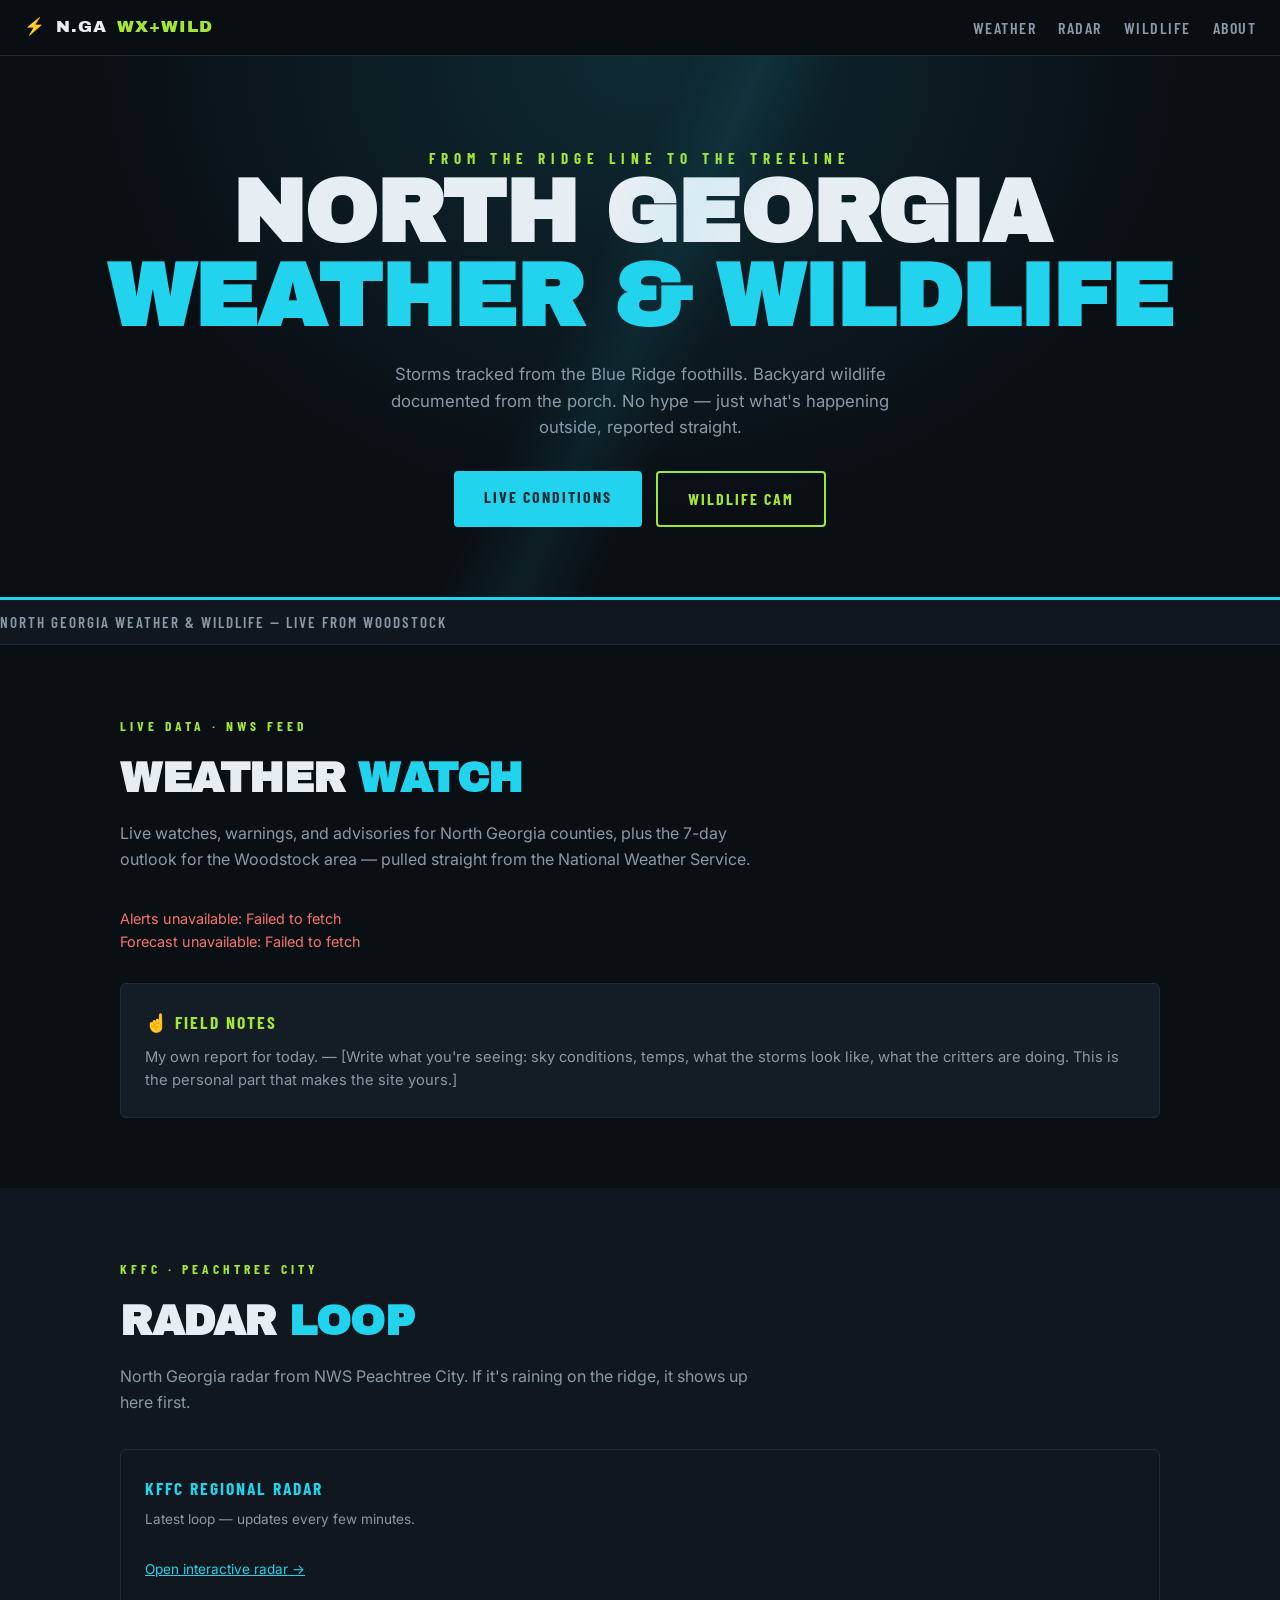
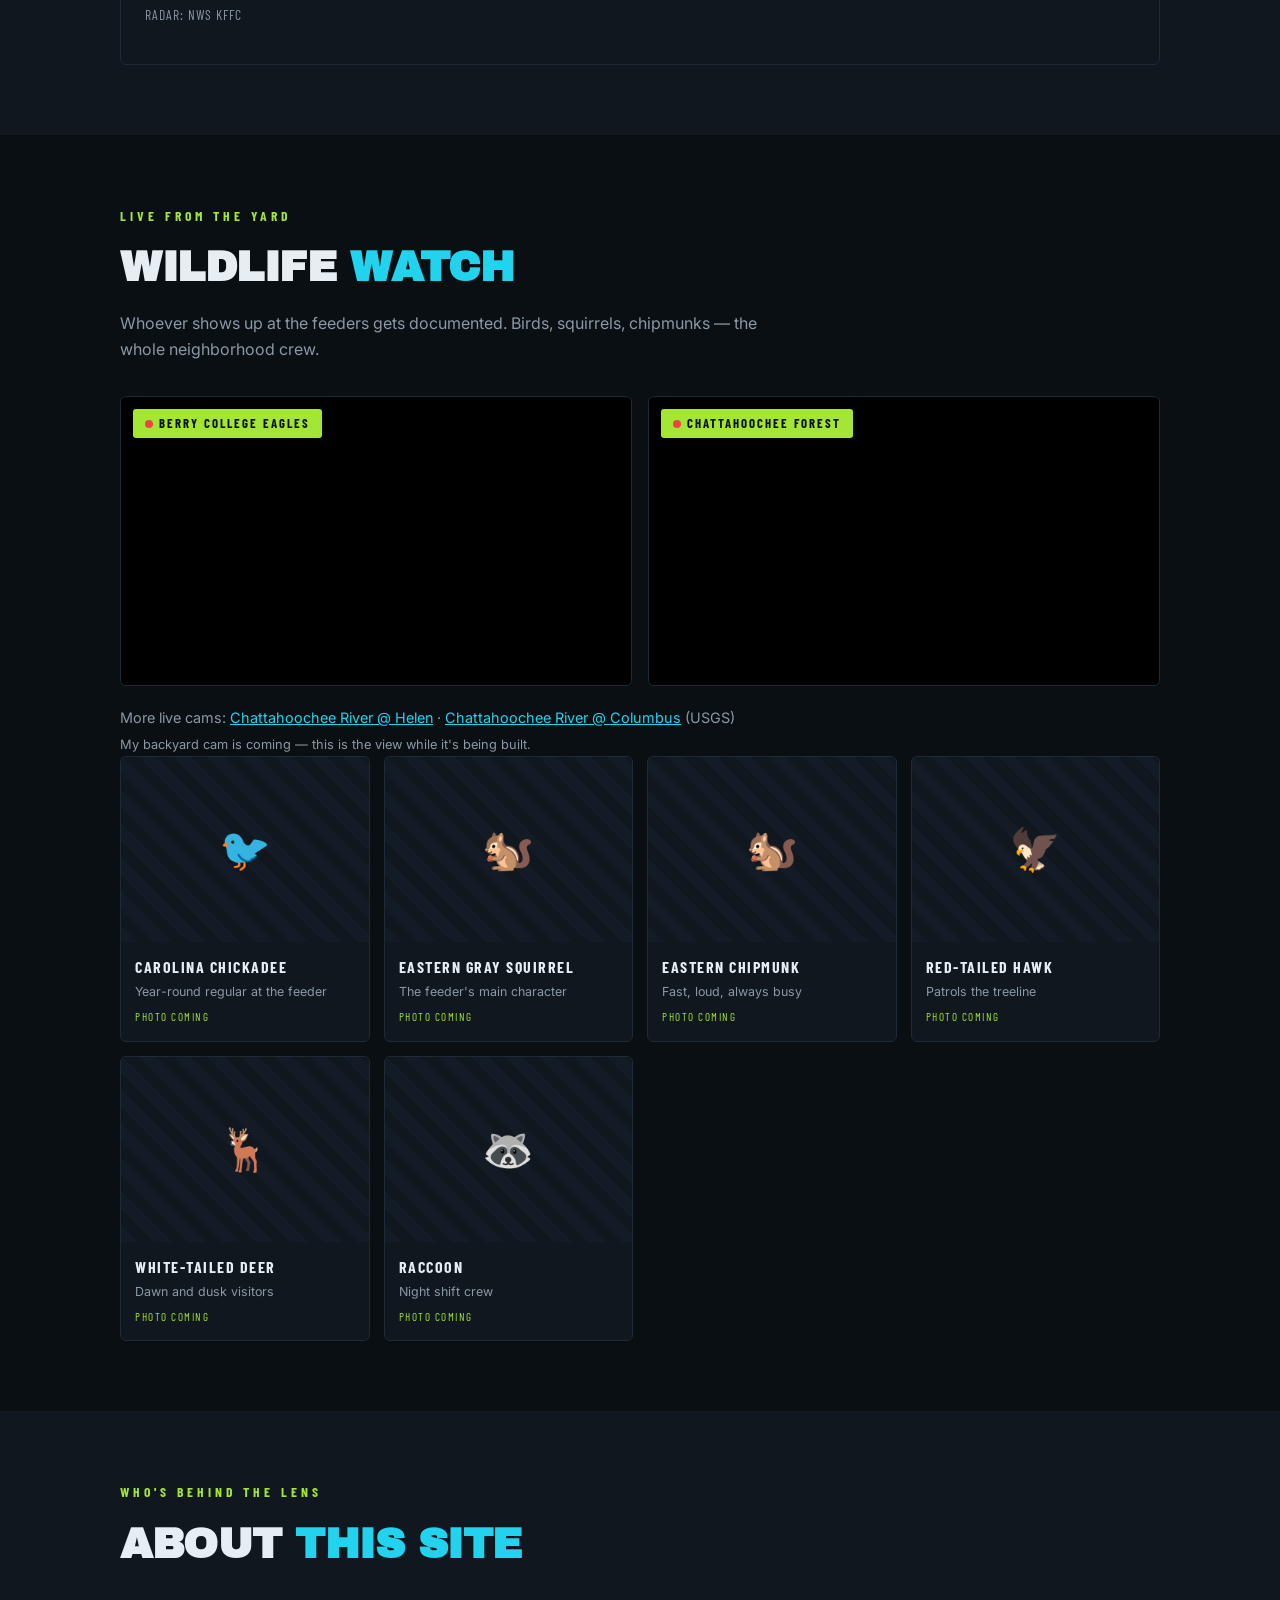
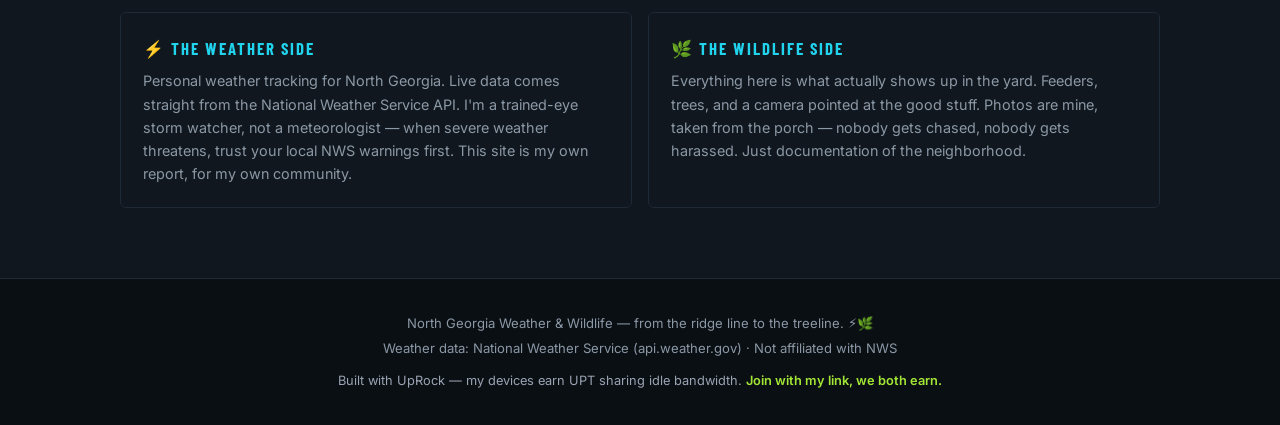
==== index.html @ b58f5297 "Add files via upload" ====
<!DOCTYPE html>
<html lang="en">
<head>
<meta charset="UTF-8">
<meta name="viewport" content="width=device-width, initial-scale=1.0">
<title>North Georgia — Weather & Wildlife</title>
<meta name="description" content="North Georgia weather, storm tracking, and backyard wildlife. Live NWS alerts, radar, and field notes from the ridge line to the treeline.">
<link rel="preconnect" href="https://fonts.googleapis.com">
<link rel="preconnect" href="https://fonts.gstatic.com" crossorigin>
<link href="https://fonts.googleapis.com/css2?family=Archivo+Black&family=Barlow+Condensed:wght@500;600;700&family=Inter:wght@400;500;600&display=swap" rel="stylesheet">
<style>
* { margin: 0; padding: 0; box-sizing: border-box; -webkit-tap-highlight-color: transparent; }
:root {
--bg: #0a0f14;
--panel: #10171e;
--panel2: #141d26;
--line: #1e2a36;
--text: #e6edf3;
--muted: #8b98a5;
--cyan: #22d3ee;
--lime: #a3e635;
--amber: #fbbf24;
--red: #f87171;
}
html { scroll-behavior: smooth; }
body {
font-family: 'Inter', system-ui, sans-serif;
background: var(--bg);
color: var(--text);
min-height: 100vh;
line-height: 1.6;
}
.wrap { max-width: 1080px; margin: 0 auto; padding: 0 20px; }

/* ── NAV ── */
.nav {
position: sticky; top: 0; z-index: 100;
display: flex; justify-content: space-between; align-items: center;
padding: 14px 24px;
background: rgba(10,15,20,0.88);
backdrop-filter: blur(14px);
border-bottom: 1px solid var(--line);
}
.brand { display: flex; align-items: center; gap: 10px; font-family: 'Archivo Black', sans-serif; font-size: 1.05rem; letter-spacing: 1px; }
.brand .bolt { color: var(--cyan); }
.brand .leaf { color: var(--lime); }
.navlinks { display: flex; gap: 22px; }
.navlinks a { color: var(--muted); text-decoration: none; font-family: 'Barlow Condensed', sans-serif; font-weight: 600; font-size: 1rem; letter-spacing: 1.5px; text-transform: uppercase; transition: 0.2s; }
.navlinks a:hover { color: var(--text); }
@media (max-width: 640px) { .navlinks { display: none; } }

/* ── HERO ── */
.hero {
position: relative;
padding: 90px 20px 70px;
text-align: center;
background:
radial-gradient(ellipse at 50% 0%, #0e2a33 0%, var(--bg) 60%),
linear-gradient(var(--line) 1px, transparent 1px),
linear-gradient(90deg, var(--line) 1px, transparent 1px);
background-size: 100% 100%, 44px 44px, 44px 44px;
border-bottom: 3px solid var(--cyan);
overflow: hidden;
}
.hero::after {
content: ''; position: absolute; inset: 0;
background: linear-gradient(115deg, transparent 45%, rgba(34,211,238,0.08) 50%, transparent 55%);
pointer-events: none;
}
.hero .kicker {
font-family: 'Barlow Condensed', sans-serif; font-weight: 700;
letter-spacing: 6px; font-size: 0.95rem; color: var(--lime);
text-transform: uppercase; margin-bottom: 18px;
}
.hero h1 {
font-family: 'Archivo Black', sans-serif;
font-size: clamp(2.6rem, 8vw, 5.5rem);
line-height: 0.95;
text-transform: uppercase;
letter-spacing: -1px;
}
.hero h1 .line2 { color: var(--cyan); display: block; }
.hero p.tag { margin-top: 22px; color: var(--muted); font-size: 1.05rem; max-width: 560px; margin-left: auto; margin-right: auto; }
.hero .cta-row { margin-top: 30px; display: flex; gap: 14px; justify-content: center; flex-wrap: wrap; }
.hero .cta {
font-family: 'Barlow Condensed', sans-serif; font-weight: 700; letter-spacing: 2px;
text-transform: uppercase; text-decoration: none; font-size: 1rem;
padding: 13px 30px; border-radius: 4px; transition: 0.2s;
}
.cta.wx { background: var(--cyan); color: #06222b; }
.cta.wx:hover { background: #67e8f9; }
.cta.wild { background: transparent; color: var(--lime); border: 2px solid var(--lime); }
.cta.wild:hover { background: var(--lime); color: #1a2b05; }

/* ── LIVE TICKER ── */
.ticker {
background: var(--panel);
border-bottom: 1px solid var(--line);
overflow: hidden;
white-space: nowrap;
}
.ticker-inner {
display: inline-block;
padding: 10px 0;
font-family: 'Barlow Condensed', sans-serif;
font-weight: 600; letter-spacing: 2px; text-transform: uppercase; font-size: 0.95rem;
color: var(--muted);
animation: tick 40s linear infinite;
}
.ticker-inner .hot { color: var(--amber); }
@keyframes tick { 0% { transform: translateX(0); } 100% { transform: translateX(-50%); } }

/* ── SECTIONS ── */
section { padding: 70px 20px; }
.section-head { margin-bottom: 34px; }
.section-head .kick {
font-family: 'Barlow Condensed', sans-serif; font-weight: 700;
letter-spacing: 4px; font-size: 0.85rem; color: var(--lime);
text-transform: uppercase; display: block; margin-bottom: 8px;
}
.section-head h2 { font-family: 'Archivo Black', sans-serif; font-size: clamp(1.8rem, 4vw, 2.6rem); text-transform: uppercase; letter-spacing: -0.5px; }
.section-head h2 span { color: var(--cyan); }
.section-head p { color: var(--muted); margin-top: 10px; max-width: 640px; }

/* Alerts */
.alerts { display: flex; flex-direction: column; gap: 12px; }
.alert-card {
background: var(--panel); border: 1px solid var(--line); border-left: 6px solid var(--muted);
border-radius: 6px; padding: 16px 20px;
}
.alert-card.sev-Extreme, .alert-card.sev-Severe { border-left-color: var(--red); }
.alert-card.sev-Moderate { border-left-color: var(--amber); }
.alert-card.sev-Minor, .alert-card.sev-Unknown { border-left-color: var(--cyan); }
.alert-card .top { display: flex; justify-content: space-between; align-items: baseline; gap: 12px; flex-wrap: wrap; }
.alert-card .ev { font-family: 'Barlow Condensed', sans-serif; font-weight: 700; font-size: 1.15rem; letter-spacing: 1px; text-transform: uppercase; }
.alert-card .sev-badge { font-family: 'Barlow Condensed', sans-serif; font-weight: 700; letter-spacing: 1.5px; font-size: 0.75rem; text-transform: uppercase; padding: 3px 10px; border-radius: 3px; }
.sev-Extreme .sev-badge, .sev-Severe .sev-badge { background: rgba(248,113,113,0.15); color: var(--red); }
.sev-Moderate .sev-badge { background: rgba(251,191,36,0.15); color: var(--amber); }
.sev-Minor .sev-badge, .sev-Unknown .sev-badge { background: rgba(34,211,238,0.15); color: var(--cyan); }
.alert-card .headline { margin-top: 8px; font-size: 0.95rem; }
.alert-card .meta { margin-top: 8px; font-size: 0.78rem; color: var(--muted); font-family: 'Barlow Condensed', sans-serif; letter-spacing: 1px; text-transform: uppercase; }
.no-alerts { background: var(--panel); border: 1px solid var(--line); border-left: 6px solid var(--lime); border-radius: 6px; padding: 20px; }
.no-alerts strong { color: var(--lime); }

/* Forecast */
.forecast { display: grid; grid-template-columns: repeat(7, 1fr); gap: 10px; margin-top: 30px; }
@media (max-width: 900px) { .forecast { grid-template-columns: repeat(4, 1fr); } }
@media (max-width: 560px) { .forecast { grid-template-columns: repeat(2, 1fr); } }
.fday { background: var(--panel); border: 1px solid var(--line); border-radius: 6px; padding: 14px 12px; text-align: center; }
.fday .d { font-family: 'Barlow Condensed', sans-serif; font-weight: 700; letter-spacing: 1.5px; text-transform: uppercase; font-size: 0.85rem; color: var(--cyan); }
.fday img { width: 44px; height: 44px; margin: 8px auto; display: block; }
.fday .t { font-family: 'Archivo Black', sans-serif; font-size: 1.4rem; }
.fday .s { font-size: 0.72rem; color: var(--muted); margin-top: 4px; min-height: 28px; }

/* Field notes */
.notes {
margin-top: 30px; background: var(--panel2); border: 1px solid var(--line);
border-radius: 6px; padding: 24px;
}
.notes h3 { font-family: 'Barlow Condensed', sans-serif; font-weight: 700; letter-spacing: 2px; text-transform: uppercase; color: var(--lime); font-size: 1.1rem; margin-bottom: 10px; }
.notes p { color: var(--muted); font-size: 0.92rem; }

/* Radar */
.radar-block { margin-top: 30px; background: var(--panel); border: 1px solid var(--line); border-radius: 6px; padding: 24px; }
.radar-block h3 { font-family: 'Barlow Condensed', sans-serif; font-weight: 700; letter-spacing: 2px; text-transform: uppercase; color: var(--cyan); font-size: 1.1rem; margin-bottom: 6px; }
.radar-block p { color: var(--muted); font-size: 0.85rem; margin-bottom: 14px; }
.radar-block img { width: 100%; border-radius: 6px; border: 1px solid var(--line); display: block; background: #000; }
.radar-block a { color: var(--cyan); font-size: 0.85rem; }

/* Wildlife */
.cam {
background: #000; border: 1px solid var(--line); border-radius: 6px;
position: relative; padding-top: 56.25%; overflow: hidden; margin-bottom: 30px;
}
.cam iframe { position: absolute; inset: 0; width: 100%; height: 100%; border: 0; }
.cam-grid { display: grid; grid-template-columns: 1fr 1fr; gap: 16px; }
@media (max-width: 760px) { .cam-grid { grid-template-columns: 1fr; } }
.cam-grid .cam { margin-bottom: 0; }
.cam .cam-label {
position: absolute; top: 12px; left: 12px; z-index: 2;
font-family: 'Barlow Condensed', sans-serif; font-weight: 700; letter-spacing: 2px;
text-transform: uppercase; font-size: 0.8rem; color: #0a0f14;
background: var(--lime); padding: 4px 12px; border-radius: 3px;
}
.cam .live-dot { display: inline-block; width: 8px; height: 8px; border-radius: 50%; background: #ef4444; margin-right: 6px; animation: pulse 1.4s infinite; }
@keyframes pulse { 0%,100% { opacity: 1; } 50% { opacity: 0.35; } }

.gallery { display: grid; grid-template-columns: repeat(auto-fill, minmax(240px, 1fr)); gap: 14px; }
.g-card {
background: var(--panel); border: 1px solid var(--line); border-radius: 6px;
overflow: hidden; transition: 0.2s;
}
.g-card:hover { border-color: var(--lime); transform: translateY(-2px); }
.g-card .ph {
aspect-ratio: 4/3; background:
repeating-linear-gradient(45deg, #131c26 0 12px, #10171e 12px 24px);
display: flex; align-items: center; justify-content: center;
font-size: 2.6rem;
}
.g-card .cap { padding: 12px 14px; }
.g-card .cap .sp { font-family: 'Barlow Condensed', sans-serif; font-weight: 700; letter-spacing: 1.5px; text-transform: uppercase; font-size: 1rem; }
.g-card .cap .cm { font-size: 0.78rem; color: var(--muted); margin-top: 2px; }
.g-card .cap .soon { display: inline-block; margin-top: 6px; font-size: 0.7rem; color: var(--lime); font-family: 'Barlow Condensed', sans-serif; letter-spacing: 1.5px; text-transform: uppercase; }

/* About */
.about-grid { display: grid; grid-template-columns: 1fr 1fr; gap: 16px; }
@media (max-width: 640px) { .about-grid { grid-template-columns: 1fr; } }
.about-card { background: var(--panel); border: 1px solid var(--line); border-radius: 6px; padding: 22px; }
.about-card h3 { font-family: 'Barlow Condensed', sans-serif; font-weight: 700; letter-spacing: 2px; text-transform: uppercase; color: var(--cyan); margin-bottom: 8px; font-size: 1.05rem; }
.about-card p { color: var(--muted); font-size: 0.9rem; }

/* Footer */
.footer { border-top: 1px solid var(--line); padding: 34px 20px; text-align: center; color: var(--muted); font-size: 0.82rem; }
.footer a { color: var(--cyan); text-decoration: none; }
.footer .uprock-note { margin-top: 12px; font-size: 0.8rem; color: #9aa3b2; }
.footer .uprock-note a { color: var(--lime); font-weight: 600; }

.updated { font-size: 0.75rem; color: var(--muted); margin-top: 10px; font-family: 'Barlow Condensed', sans-serif; letter-spacing: 1px; text-transform: uppercase; }
.msg-error { color: var(--red); font-size: 0.9rem; }
@media (max-width: 640px) { .hero { padding: 60px 16px 50px; } }
</style>
</head>
<body>

<nav class="nav">
<div class="brand"><span class="bolt">⚡</span> N.GA<span class="leaf">WX+WILD</span></div>
<div class="navlinks">
<a href="#weather">Weather</a>
<a href="#radar">Radar</a>
<a href="#wildlife">Wildlife</a>
<a href="#about">About</a>
</div>
</nav>

<header class="hero">
<span class="kicker">From the ridge line to the treeline</span>
<h1>North Georgia<br><span class="line2">Weather & Wildlife</span></h1>
<p class="tag">Storms tracked from the Blue Ridge foothills. Backyard wildlife documented from the porch. No hype — just what's happening outside, reported straight.</p>
<div class="cta-row">
<a class="cta wx" href="#weather">Live Conditions</a>
<a class="cta wild" href="#wildlife">Wildlife Cam</a>
</div>
</header>

<div class="ticker"><div class="ticker-inner" id="ticker">Loading live conditions…</div></div>

<section id="weather">
<div class="wrap">
<div class="section-head">
<span class="kick">Live Data · NWS Feed</span>
<h2>Weather <span>Watch</span></h2>
<p>Live watches, warnings, and advisories for North Georgia counties, plus the 7-day outlook for the Woodstock area — pulled straight from the National Weather Service.</p>
</div>
<div id="alerts"><p class="msg-error">Loading alerts…</p></div>
<div id="forecast"></div>
<div class="notes">
<h3>☝ Field Notes</h3>
<p>My own report for today. — [Write what you're seeing: sky conditions, temps, what the storms look like, what the critters are doing. This is the personal part that makes the site yours.]</p>
</div>
</div>
</section>

<section id="radar" style="background:var(--panel);">
<div class="wrap">
<div class="section-head">
<span class="kick">KFFC · Peachtree City</span>
<h2>Radar <span>Loop</span></h2>
<p>North Georgia radar from NWS Peachtree City. If it's raining on the ridge, it shows up here first.</p>
</div>
<div class="radar-block">
<h3>KFFC Regional Radar</h3>
<p>Latest loop — updates every few minutes.</p>
<img id="radar-img" src="https://radar.weather.gov/ridge/standard/KFFC_loop.gif" alt="KFFC radar loop" onerror="this.style.display='none';document.getElementById('radar-fallback').style.display='block';">
<div id="radar-fallback" style="display:none; padding:12px 0;">
<a href="https://radar.weather.gov/?settings=[base64]" target="_blank">Open interactive radar →</a>
</div>
<p class="updated">Radar: NWS KFFC</p>
</div>
</div>
</section>

<section id="wildlife">
<div class="wrap">
<div class="section-head">
<span class="kick">Live from the yard</span>
<h2>Wildlife <span>Watch</span></h2>
<p>Whoever shows up at the feeders gets documented. Birds, squirrels, chipmunks — the whole neighborhood crew.</p>
</div>

<div class="cam-grid">
<div class="cam">
<span class="cam-label"><span class="live-dot"></span>Berry College Eagles</span>
<iframe src="https://vimeo.com/event/4809079/embed" title="Berry College eagle cam" frameborder="0" allow="autoplay; fullscreen; picture-in-picture" allowfullscreen></iframe>
</div>
<div class="cam">
<span class="cam-label"><span class="live-dot"></span>Chattahoochee Forest</span>
<iframe src="https://www.youtube.com/embed/rQUH9AbcLBs" title="Chattahoochee National Forest live cam" frameborder="0" allow="accelerometer; autoplay; clipboard-write; encrypted-media; gyroscope; picture-in-picture; web-share" referrerpolicy="strict-origin-when-cross-origin" allowfullscreen></iframe>
</div>
</div>

<p style="margin-top:20px; color:var(--muted); font-size:0.9rem;">
More live cams: <a href="https://ga.water.usgs.gov/rivercam/webcam-helenAPI2b.php" target="_blank" style="color:var(--cyan);">Chattahoochee River @ Helen</a> ·
<a href="https://ga.water.usgs.gov/rivercam/webcam-columbus.php" target="_blank" style="color:var(--cyan);">Chattahoochee River @ Columbus</a> (USGS)
</p>
<p style="margin-top:6px; color:var(--muted); font-size:0.8rem;">
My backyard cam is coming — this is the view while it's being built.
</p>

<div class="gallery">
<div class="g-card"><div class="ph">🐦</div><div class="cap"><div class="sp">Carolina Chickadee</div><div class="cm">Year-round regular at the feeder</div><span class="soon">Photo coming</span></div></div>
<div class="g-card"><div class="ph">🐿️</div><div class="cap"><div class="sp">Eastern Gray Squirrel</div><div class="cm">The feeder's main character</div><span class="soon">Photo coming</span></div></div>
<div class="g-card"><div class="ph">🐿️</div><div class="cap"><div class="sp">Eastern Chipmunk</div><div class="cm">Fast, loud, always busy</div><span class="soon">Photo coming</span></div></div>
<div class="g-card"><div class="ph">🦅</div><div class="cap"><div class="sp">Red-tailed Hawk</div><div class="cm">Patrols the treeline</div><span class="soon">Photo coming</span></div></div>
<div class="g-card"><div class="ph">🦌</div><div class="cap"><div class="sp">White-tailed Deer</div><div class="cm">Dawn and dusk visitors</div><span class="soon">Photo coming</span></div></div>
<div class="g-card"><div class="ph">🦝</div><div class="cap"><div class="sp">Raccoon</div><div class="cm">Night shift crew</div><span class="soon">Photo coming</span></div></div>
</div>
</div>
</section>

<section id="about" style="background:var(--panel);">
<div class="wrap">
<div class="section-head">
<span class="kick">Who's behind the lens</span>
<h2>About <span>This Site</span></h2>
</div>
<div class="about-grid">
<div class="about-card">
<h3>⚡ The Weather Side</h3>
<p>Personal weather tracking for North Georgia. Live data comes straight from the National Weather Service API. I'm a trained-eye storm watcher, not a meteorologist — when severe weather threatens, trust your local NWS warnings first. This site is my own report, for my own community.</p>
</div>
<div class="about-card">
<h3>🌿 The Wildlife Side</h3>
<p>Everything here is what actually shows up in the yard. Feeders, trees, and a camera pointed at the good stuff. Photos are mine, taken from the porch — nobody gets chased, nobody gets harassed. Just documentation of the neighborhood.</p>
</div>
</div>
</div>
</section>

<footer class="footer">
<p>North Georgia Weather & Wildlife — from the ridge line to the treeline. ⚡🌿</p>
<p style="margin-top:4px;">Weather data: National Weather Service (api.weather.gov) · Not affiliated with NWS</p>
<div class="uprock-note">
Built with UpRock — my devices earn UPT sharing idle bandwidth.
<a href="https://link.uprock.com/i/f0997b88" target="_blank">Join with my link, we both earn.</a>
</div>
</footer>

<script>
// ── NORTH GEORGIA COUNTIES (for alert filtering) ──
const NGA_COUNTIES = [
'Cherokee','Cobb','Bartow','Gordon','Murray','Whitfield','Fannin','Union','Towns','Rabun',
'Habersham','White','Lumpkin','Dawson','Forsyth','Pickens','Gilmer','Hall','Banks','Stephens',
'Franklin','Hart','Elbert','Madison','Jackson','Gwinnett','Paulding','Carroll','Douglas','Fulton'
 ];

// Woodstock, GA
const POINT = '34.1010,-84.5190';

async function fetchJson(url) {
const r = await fetch(url, { headers: { 'Accept': 'application/geo+json' } });
if (!r.ok) throw new Error('HTTP ' + r.status);
return r.json();
}

function fmtTime(iso) {
if (!iso) return '—';
const d = new Date(iso);
return d.toLocaleString('en-US', { month: 'short', day: 'numeric', hour: 'numeric', minute: '2-digit' });
}

async function loadForecast() {
const el = document.getElementById('forecast');
try {
const pts = await fetchJson('https://api.weather.gov/points/' + POINT);
const fc = await fetchJson(pts.properties.forecast);
const periods = fc.properties.periods.slice(0, 7);
el.innerHTML = '<div class="forecast">' + periods.map(p => (
'<div class="fday">' +
'<div class="d">' + (p.isDaytime ? p.name : p.name) + '</div>' +
(p.icon ? '<img src="' + p.icon + '" alt="">' : '') +
'<div class="t">' + p.temperature + '°' + p.temperatureUnit + '</div>' +
'<div class="s">' + p.shortForecast + '</div>' +
'</div>'
)).join('') + '</div>';
} catch (e) {
el.innerHTML = '<p class="msg-error">Forecast unavailable: ' + e.message + '</p>';
}
}

async function loadAlerts() {
const el = document.getElementById('alerts');
try {
const data = await fetchJson('https://api.weather.gov/alerts/active?area=GA');
const feats = (data.features || []).filter(f => {
const area = (f.properties.areaDesc || '').toLowerCase();
return NGA_COUNTIES.some(c => area.includes(c.toLowerCase()));
});
const sevOrder = { 'Extreme': 0, 'Severe': 1, 'Moderate': 2, 'Minor': 3, 'Unknown': 4 };
feats.sort((a, b) => (sevOrder[a.properties.severity] ?? 4) - (sevOrder[b.properties.severity] ?? 4));

if (!feats.length) {
el.innerHTML = '<div class="no-alerts"><strong>ALL CLEAR —</strong> no active watches, warnings, or advisories for North Georgia right now.</div>';
return;
}
el.innerHTML = feats.slice(0, 8).map(f => {
const p = f.properties;
const sev = p.severity || 'Unknown';
return '<div class="alert-card sev-' + sev + '">' +
'<div class="top"><span class="ev">' + p.event + '</span><span class="sev-badge">' + sev + '</span></div>' +
'<div class="headline">' + p.headline + '</div>' +
'<div class="meta">' + (p.areaDesc || '') + ' · Expires ' + fmtTime(p.expires) + '</div>' +
'</div>';
}).join('');
} catch (e) {
el.innerHTML = '<p class="msg-error">Alerts unavailable: ' + e.message + '</p>';
}
}

async function loadCurrent() {
// Ticker: current temp from the forecast's first daytime period
try {
const pts = await fetchJson('https://api.weather.gov/points/' + POINT);
const fc = await fetchJson(pts.properties.forecast);
const p = fc.properties.periods[0];
document.getElementById('ticker').innerHTML =
'<span class="hot">' + p.name + ':</span> ' + p.temperature + '°' + p.temperatureUnit +
' · ' + p.shortForecast + ' · Wind ' + p.windSpeed + ' ' + p.windDirection +
'  ·  ' +
'North Georgia Weather & Wildlife — live from Woodstock  ·  ' +
'Skywarn spotter trained — reports go to NWS Peachtree City  ·  ' +
'Severe weather? Check local warnings first  ·  ';
} catch (e) {
document.getElementById('ticker').innerHTML = 'North Georgia Weather & Wildlife — live from Woodstock';
}
}

loadForecast();
loadAlerts();
loadCurrent();
</script>
</body>
</html>
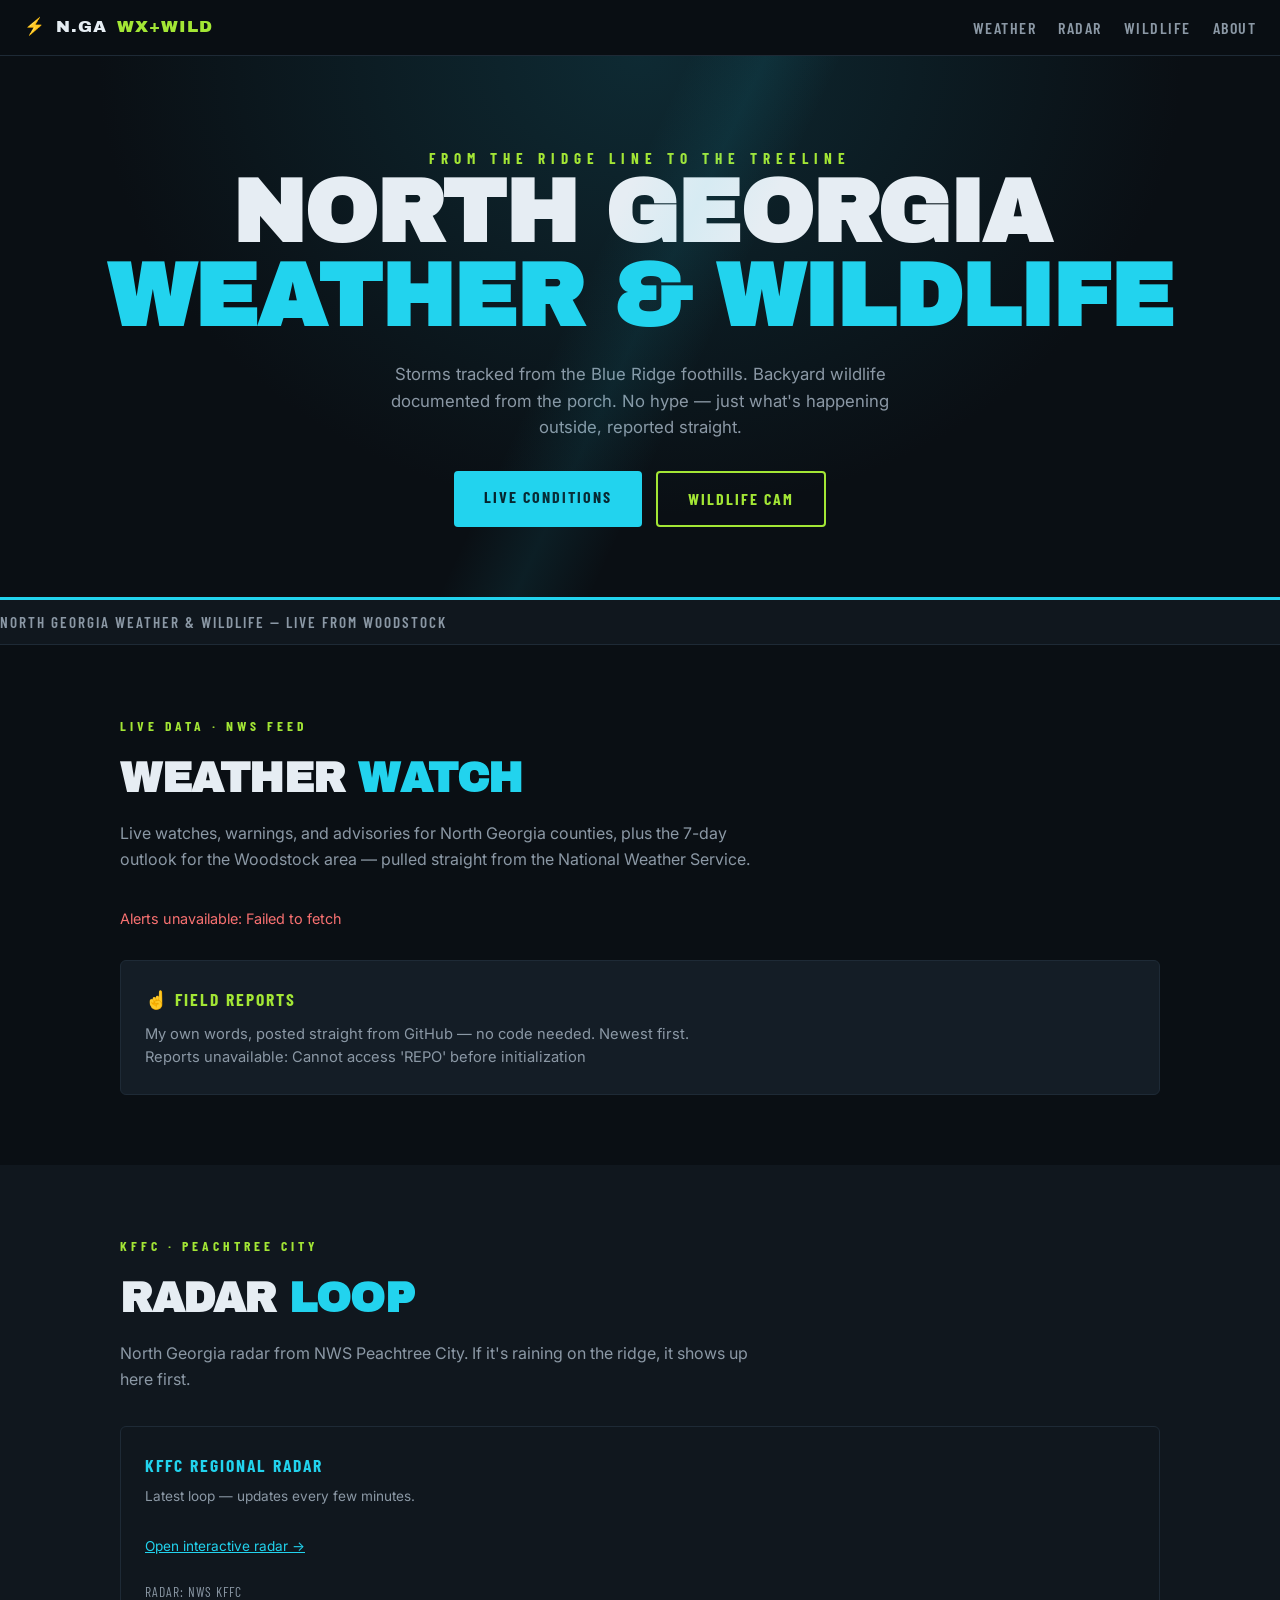
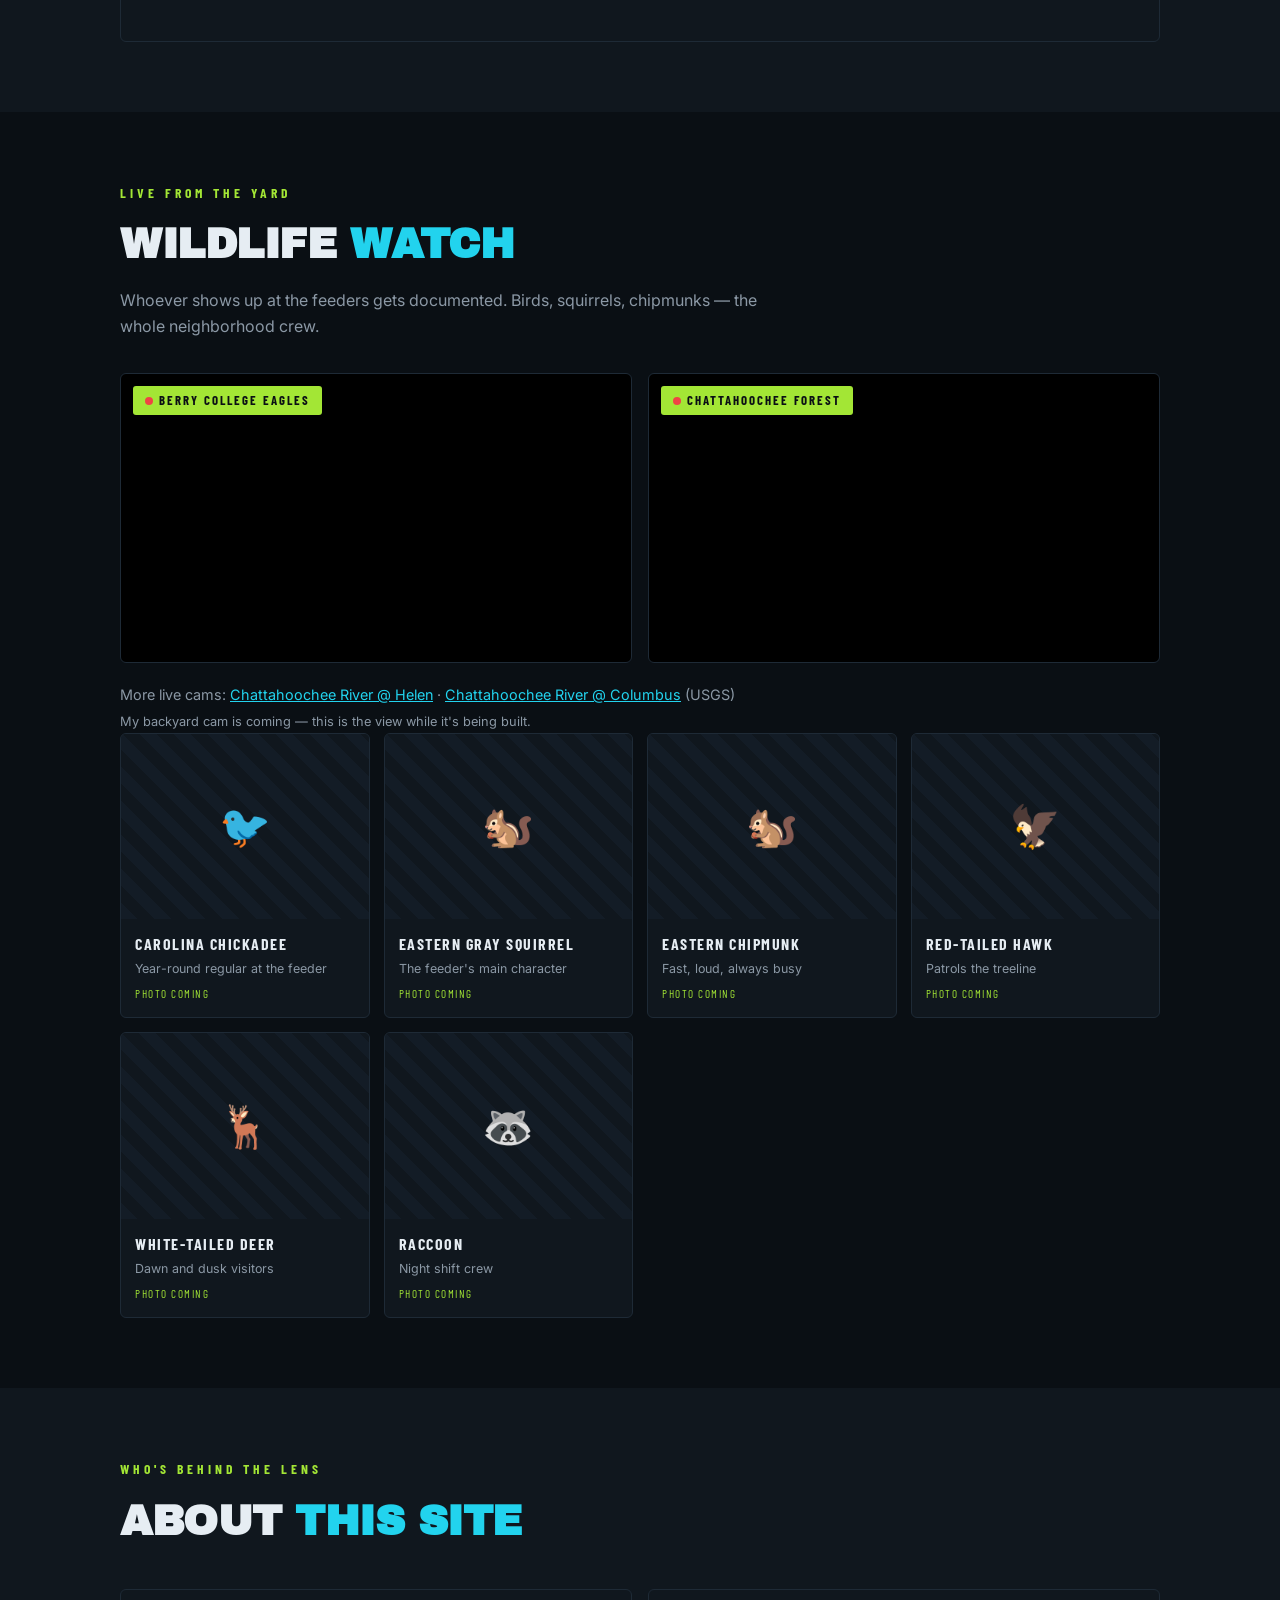
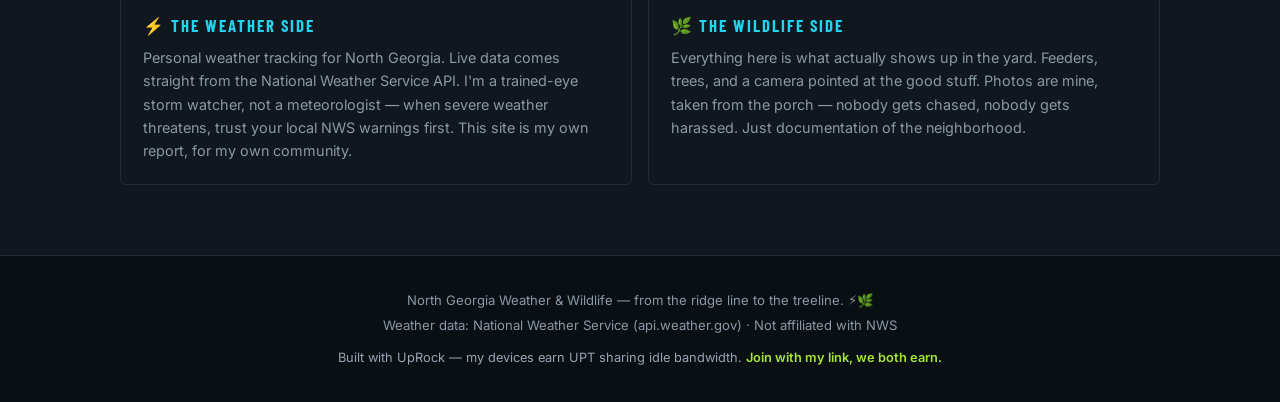
==== commit d700dec3: "Add field reports section to index.html" ====
--- a/index.html
+++ b/index.html
@@ -159,6 +159,16 @@
 }
 .notes h3 { font-family: 'Barlow Condensed', sans-serif; font-weight: 700; letter-spacing: 2px; text-transform: uppercase; color: var(--lime); font-size: 1.1rem; margin-bottom: 10px; }
 .notes p { color: var(--muted); font-size: 0.92rem; }
+ /* Field reports (from GitHub Issues) */
+.report-card {
+    background: var(--panel); border: 1px solid var(--line); border-left: 6px solid var(--lime);
+    border-radius: 6px; padding: 16px 20px; margin-top: 14px;
+}
+.report-card .r-top { display: flex; justify-content: space-between; align-items: baseline; gap: 12px; flex-wrap: wrap; }
+.report-card .r-title { font-family: 'Barlow Condensed', sans-serif; font-weight: 700; letter-spacing: 1.5px; text-transform: uppercase; font-size: 1.05rem; color: var(--text); }
+.report-card .r-date { font-family: 'Barlow Condensed', sans-serif; letter-spacing: 1px; text-transform: uppercase; font-size: 0.75rem; color: var(--muted); }
+.report-card .r-body { margin-top: 8px; font-size: 0.92rem; color: var(--muted); line-height: 1.7; }
+.report-card code { background: #0a0f14; border: 1px solid var(--line); padding: 1px 6px; border-radius: 3px; font-size: 0.85em; color: var(--cyan); }
 
 /* Radar */
 .radar-block { margin-top: 30px; background: var(--panel); border: 1px solid var(--line); border-radius: 6px; padding: 24px; }
@@ -252,10 +262,10 @@
 <p>Live watches, warnings, and advisories for North Georgia counties, plus the 7-day outlook for the Woodstock area — pulled straight from the National Weather Service.</p>
 </div>
 <div id="alerts"><p class="msg-error">Loading alerts…</p></div>
-<div id="forecast"></div>
 <div class="notes">
-<h3>☝ Field Notes</h3>
-<p>My own report for today. — [Write what you're seeing: sky conditions, temps, what the storms look like, what the critters are doing. This is the personal part that makes the site yours.]</p>
+    <h3>☝ Field Reports</h3>
+    <p>My own words, posted straight from GitHub — no code needed. Newest first.</p>
+    <div id="reports-list"><p class="msg-error">Loading reports…</p></div>
 </div>
 </div>
 </section>
@@ -433,10 +443,49 @@
 document.getElementById('ticker').innerHTML = 'North Georgia Weather & Wildlife — live from Woodstock';
 }
 }
+ loadReports();
+
+// ── FIELD REPORTS (from GitHub Issues labeled 'report') ──
+const REPO = 'AnchorToken-dev/North-GA-Wildlife';
+
+function esc(s) {
+    return s.replace(/&/g, '&amp;').replace(/</g, '&lt;').replace(/>/g, '&gt;').replace(/"/g, '&quot;');
+}
+
+// Minimal safe markdown: escape everything, then allow bold, code, and line breaks.
+function renderMd(s) {
+    let h = esc(s);
+    h = h.replace(/\*\*([^*]+)\*\*/g, '<strong>$1</strong>');
+    h = h.replace(/`([^`]+)`/g, '<code>$1</code>');
+    h = h.replace(/\n/g, '<br>');
+    return h;
+}
+
+async function loadReports() {
+    const el = document.getElementById('reports-list');
+    try {
+        const r = await fetch('https://api.github.com/repos/' + REPO + '/issues?labels=report&state=all&sort=created&direction=desc&per_page=10');
+        if (!r.ok) throw new Error('HTTP ' + r.status);
+        const issues = await r.json();
+        if (!issues.length) {
+            el.innerHTML = '<p style="margin-top:12px; color:var(--muted); font-size:0.9rem;">No field reports yet — the first one is coming soon.</p>';
+            return;
+        }
+        el.innerHTML = issues.map(issue => {
+            const date = new Date(issue.created_at).toLocaleDateString('en-US', { month: 'long', day: 'numeric', year: 'numeric' });
+            return '<div class="report-card">' +
+                '<div class="r-top"><span class="r-title">' + esc(issue.title) + '</span><span class="r-date">' + date + '</span></div>' +
+                '<div class="r-body">' + renderMd(issue.body || '') + '</div>' +
+                '</div>';
+        }).join('');
+    } catch (e) {
+        el.innerHTML = '<p class="msg-error">Reports unavailable: ' + e.message + '</p>';
+    }
+}
 
 loadForecast();
 loadAlerts();
 loadCurrent();
 </script>
 </body>
-</html>+</html>
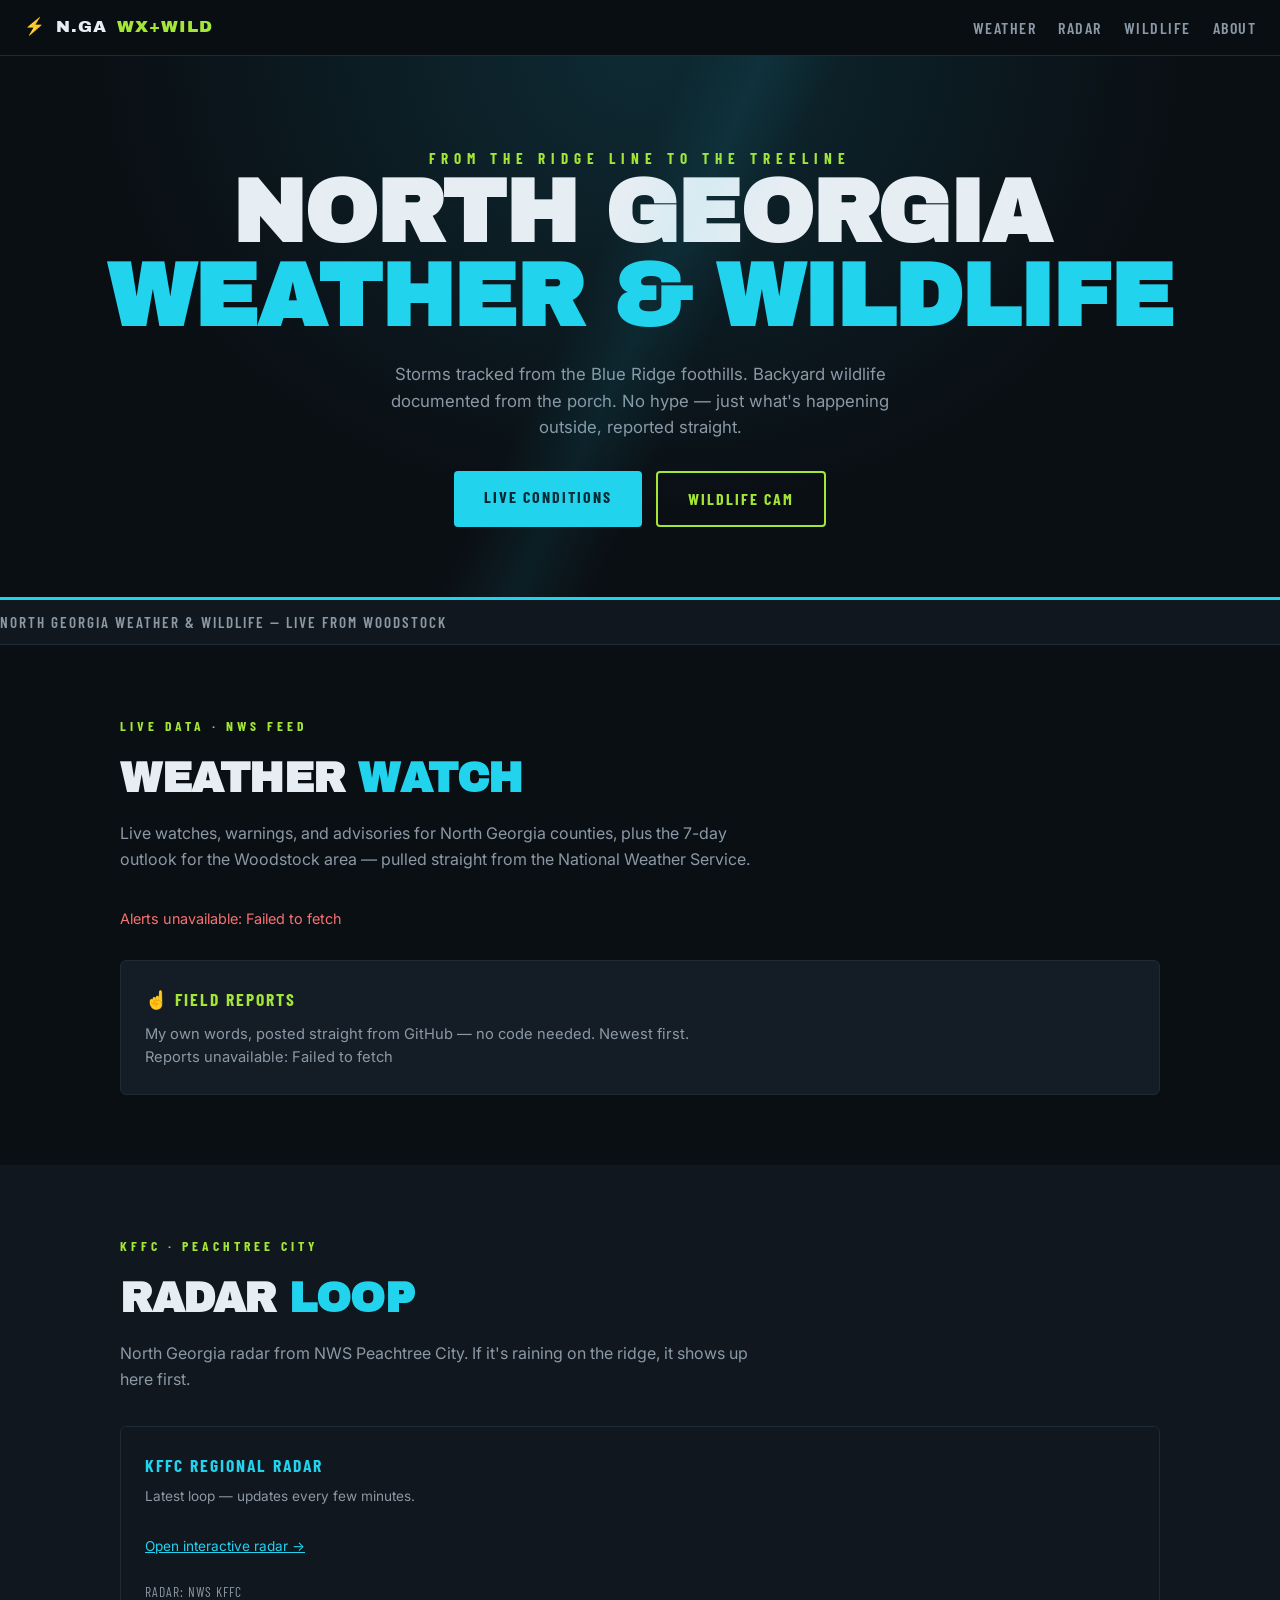
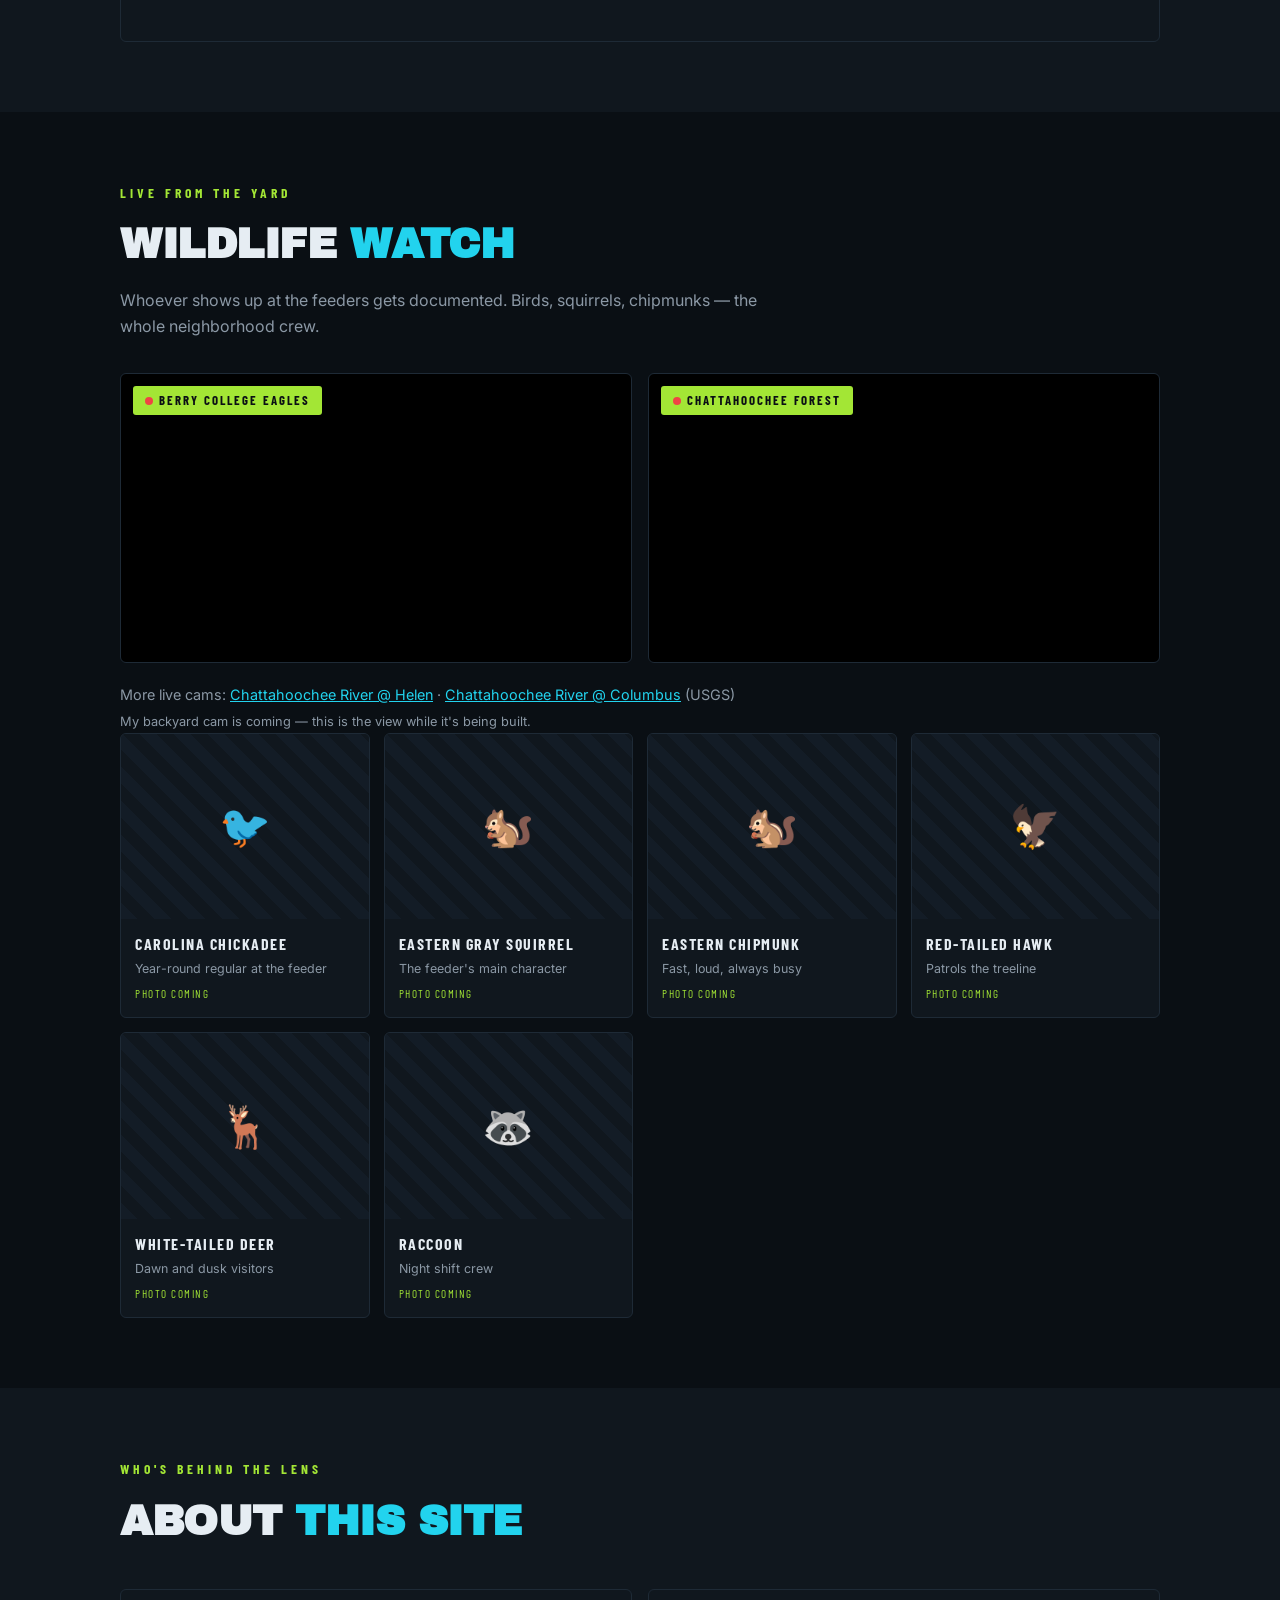
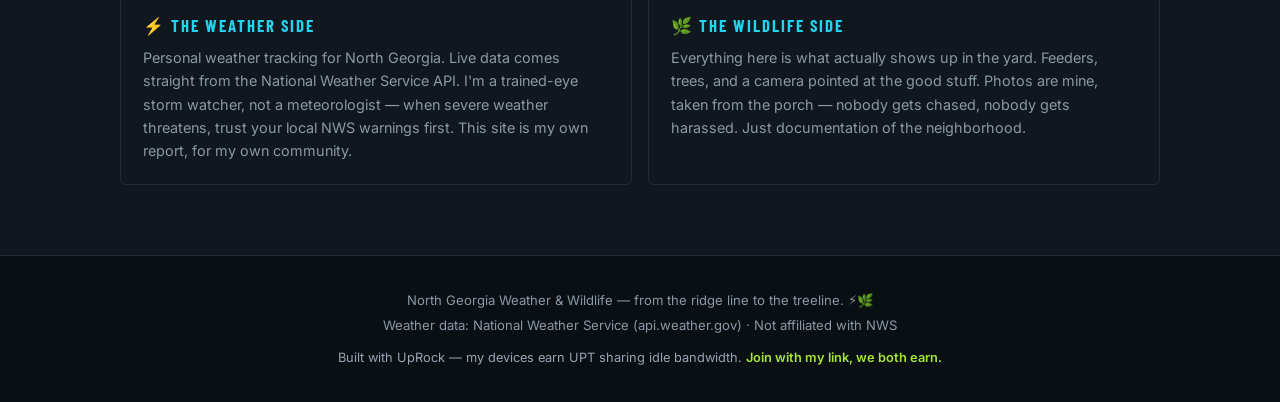
==== commit 09d93588: "Add loadReports function call to index.html" ====
--- a/index.html
+++ b/index.html
@@ -481,11 +481,13 @@
     } catch (e) {
         el.innerHTML = '<p class="msg-error">Reports unavailable: ' + e.message + '</p>';
     }
+
 }
 
 loadForecast();
 loadAlerts();
 loadCurrent();
+ loadReports();
 </script>
 </body>
 </html>
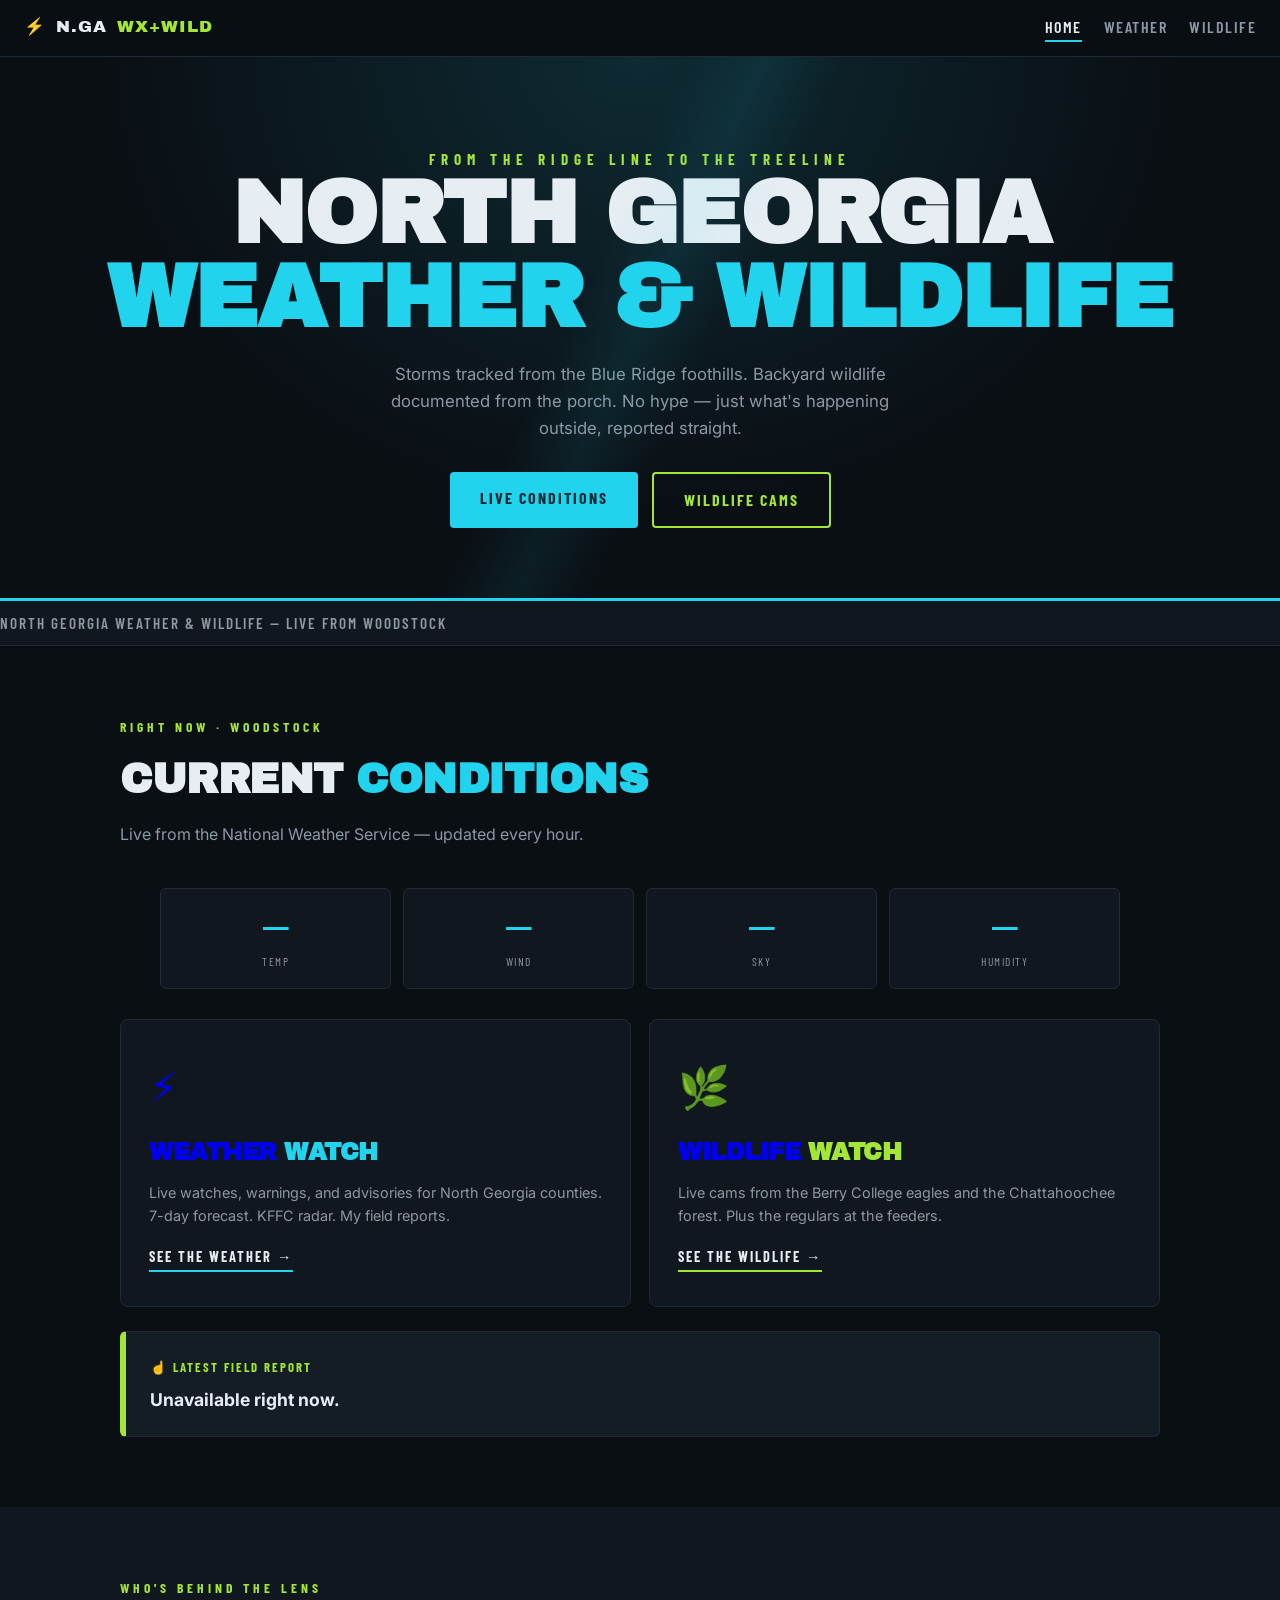
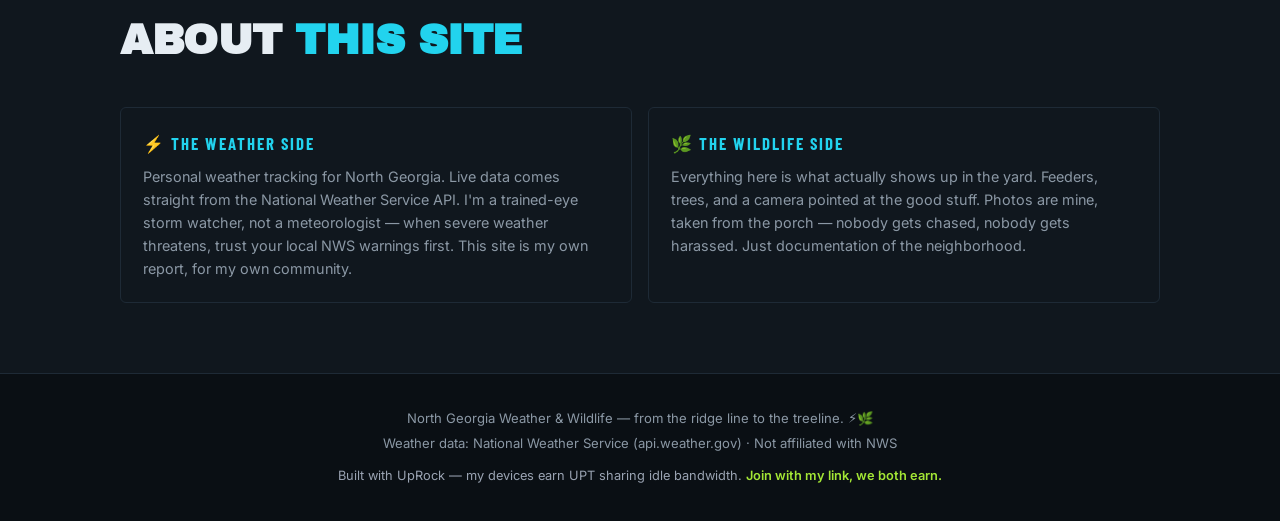
==== commit ac0cd877: "Add initial HTML structure for weather site" ====
--- a/index.html
+++ b/index.html
@@ -1,493 +1,159 @@
 <!DOCTYPE html>
 <html lang="en">
 <head>
-<meta charset="UTF-8">
-<meta name="viewport" content="width=device-width, initial-scale=1.0">
-<title>North Georgia — Weather & Wildlife</title>
-<meta name="description" content="North Georgia weather, storm tracking, and backyard wildlife. Live NWS alerts, radar, and field notes from the ridge line to the treeline.">
-<link rel="preconnect" href="https://fonts.googleapis.com">
-<link rel="preconnect" href="https://fonts.gstatic.com" crossorigin>
-<link href="https://fonts.googleapis.com/css2?family=Archivo+Black&family=Barlow+Condensed:wght@500;600;700&family=Inter:wght@400;500;600&display=swap" rel="stylesheet">
-<style>
-* { margin: 0; padding: 0; box-sizing: border-box; -webkit-tap-highlight-color: transparent; }
-:root {
---bg: #0a0f14;
---panel: #10171e;
---panel2: #141d26;
---line: #1e2a36;
---text: #e6edf3;
---muted: #8b98a5;
---cyan: #22d3ee;
---lime: #a3e635;
---amber: #fbbf24;
---red: #f87171;
-}
-html { scroll-behavior: smooth; }
-body {
-font-family: 'Inter', system-ui, sans-serif;
-background: var(--bg);
-color: var(--text);
-min-height: 100vh;
-line-height: 1.6;
-}
-.wrap { max-width: 1080px; margin: 0 auto; padding: 0 20px; }
-
-/* ── NAV ── */
-.nav {
-position: sticky; top: 0; z-index: 100;
-display: flex; justify-content: space-between; align-items: center;
-padding: 14px 24px;
-background: rgba(10,15,20,0.88);
-backdrop-filter: blur(14px);
-border-bottom: 1px solid var(--line);
-}
-.brand { display: flex; align-items: center; gap: 10px; font-family: 'Archivo Black', sans-serif; font-size: 1.05rem; letter-spacing: 1px; }
-.brand .bolt { color: var(--cyan); }
-.brand .leaf { color: var(--lime); }
-.navlinks { display: flex; gap: 22px; }
-.navlinks a { color: var(--muted); text-decoration: none; font-family: 'Barlow Condensed', sans-serif; font-weight: 600; font-size: 1rem; letter-spacing: 1.5px; text-transform: uppercase; transition: 0.2s; }
-.navlinks a:hover { color: var(--text); }
-@media (max-width: 640px) { .navlinks { display: none; } }
-
-/* ── HERO ── */
-.hero {
-position: relative;
-padding: 90px 20px 70px;
-text-align: center;
-background:
-radial-gradient(ellipse at 50% 0%, #0e2a33 0%, var(--bg) 60%),
-linear-gradient(var(--line) 1px, transparent 1px),
-linear-gradient(90deg, var(--line) 1px, transparent 1px);
-background-size: 100% 100%, 44px 44px, 44px 44px;
-border-bottom: 3px solid var(--cyan);
-overflow: hidden;
-}
-.hero::after {
-content: ''; position: absolute; inset: 0;
-background: linear-gradient(115deg, transparent 45%, rgba(34,211,238,0.08) 50%, transparent 55%);
-pointer-events: none;
-}
-.hero .kicker {
-font-family: 'Barlow Condensed', sans-serif; font-weight: 700;
-letter-spacing: 6px; font-size: 0.95rem; color: var(--lime);
-text-transform: uppercase; margin-bottom: 18px;
-}
-.hero h1 {
-font-family: 'Archivo Black', sans-serif;
-font-size: clamp(2.6rem, 8vw, 5.5rem);
-line-height: 0.95;
-text-transform: uppercase;
-letter-spacing: -1px;
-}
-.hero h1 .line2 { color: var(--cyan); display: block; }
-.hero p.tag { margin-top: 22px; color: var(--muted); font-size: 1.05rem; max-width: 560px; margin-left: auto; margin-right: auto; }
-.hero .cta-row { margin-top: 30px; display: flex; gap: 14px; justify-content: center; flex-wrap: wrap; }
-.hero .cta {
-font-family: 'Barlow Condensed', sans-serif; font-weight: 700; letter-spacing: 2px;
-text-transform: uppercase; text-decoration: none; font-size: 1rem;
-padding: 13px 30px; border-radius: 4px; transition: 0.2s;
-}
-.cta.wx { background: var(--cyan); color: #06222b; }
-.cta.wx:hover { background: #67e8f9; }
-.cta.wild { background: transparent; color: var(--lime); border: 2px solid var(--lime); }
-.cta.wild:hover { background: var(--lime); color: #1a2b05; }
-
-/* ── LIVE TICKER ── */
-.ticker {
-background: var(--panel);
-border-bottom: 1px solid var(--line);
-overflow: hidden;
-white-space: nowrap;
-}
-.ticker-inner {
-display: inline-block;
-padding: 10px 0;
-font-family: 'Barlow Condensed', sans-serif;
-font-weight: 600; letter-spacing: 2px; text-transform: uppercase; font-size: 0.95rem;
-color: var(--muted);
-animation: tick 40s linear infinite;
-}
-.ticker-inner .hot { color: var(--amber); }
-@keyframes tick { 0% { transform: translateX(0); } 100% { transform: translateX(-50%); } }
-
-/* ── SECTIONS ── */
-section { padding: 70px 20px; }
-.section-head { margin-bottom: 34px; }
-.section-head .kick {
-font-family: 'Barlow Condensed', sans-serif; font-weight: 700;
-letter-spacing: 4px; font-size: 0.85rem; color: var(--lime);
-text-transform: uppercase; display: block; margin-bottom: 8px;
-}
-.section-head h2 { font-family: 'Archivo Black', sans-serif; font-size: clamp(1.8rem, 4vw, 2.6rem); text-transform: uppercase; letter-spacing: -0.5px; }
-.section-head h2 span { color: var(--cyan); }
-.section-head p { color: var(--muted); margin-top: 10px; max-width: 640px; }
-
-/* Alerts */
-.alerts { display: flex; flex-direction: column; gap: 12px; }
-.alert-card {
-background: var(--panel); border: 1px solid var(--line); border-left: 6px solid var(--muted);
-border-radius: 6px; padding: 16px 20px;
-}
-.alert-card.sev-Extreme, .alert-card.sev-Severe { border-left-color: var(--red); }
-.alert-card.sev-Moderate { border-left-color: var(--amber); }
-.alert-card.sev-Minor, .alert-card.sev-Unknown { border-left-color: var(--cyan); }
-.alert-card .top { display: flex; justify-content: space-between; align-items: baseline; gap: 12px; flex-wrap: wrap; }
-.alert-card .ev { font-family: 'Barlow Condensed', sans-serif; font-weight: 700; font-size: 1.15rem; letter-spacing: 1px; text-transform: uppercase; }
-.alert-card .sev-badge { font-family: 'Barlow Condensed', sans-serif; font-weight: 700; letter-spacing: 1.5px; font-size: 0.75rem; text-transform: uppercase; padding: 3px 10px; border-radius: 3px; }
-.sev-Extreme .sev-badge, .sev-Severe .sev-badge { background: rgba(248,113,113,0.15); color: var(--red); }
-.sev-Moderate .sev-badge { background: rgba(251,191,36,0.15); color: var(--amber); }
-.sev-Minor .sev-badge, .sev-Unknown .sev-badge { background: rgba(34,211,238,0.15); color: var(--cyan); }
-.alert-card .headline { margin-top: 8px; font-size: 0.95rem; }
-.alert-card .meta { margin-top: 8px; font-size: 0.78rem; color: var(--muted); font-family: 'Barlow Condensed', sans-serif; letter-spacing: 1px; text-transform: uppercase; }
-.no-alerts { background: var(--panel); border: 1px solid var(--line); border-left: 6px solid var(--lime); border-radius: 6px; padding: 20px; }
-.no-alerts strong { color: var(--lime); }
-
-/* Forecast */
-.forecast { display: grid; grid-template-columns: repeat(7, 1fr); gap: 10px; margin-top: 30px; }
-@media (max-width: 900px) { .forecast { grid-template-columns: repeat(4, 1fr); } }
-@media (max-width: 560px) { .forecast { grid-template-columns: repeat(2, 1fr); } }
-.fday { background: var(--panel); border: 1px solid var(--line); border-radius: 6px; padding: 14px 12px; text-align: center; }
-.fday .d { font-family: 'Barlow Condensed', sans-serif; font-weight: 700; letter-spacing: 1.5px; text-transform: uppercase; font-size: 0.85rem; color: var(--cyan); }
-.fday img { width: 44px; height: 44px; margin: 8px auto; display: block; }
-.fday .t { font-family: 'Archivo Black', sans-serif; font-size: 1.4rem; }
-.fday .s { font-size: 0.72rem; color: var(--muted); margin-top: 4px; min-height: 28px; }
-
-/* Field notes */
-.notes {
-margin-top: 30px; background: var(--panel2); border: 1px solid var(--line);
-border-radius: 6px; padding: 24px;
-}
-.notes h3 { font-family: 'Barlow Condensed', sans-serif; font-weight: 700; letter-spacing: 2px; text-transform: uppercase; color: var(--lime); font-size: 1.1rem; margin-bottom: 10px; }
-.notes p { color: var(--muted); font-size: 0.92rem; }
- /* Field reports (from GitHub Issues) */
-.report-card {
-    background: var(--panel); border: 1px solid var(--line); border-left: 6px solid var(--lime);
-    border-radius: 6px; padding: 16px 20px; margin-top: 14px;
-}
-.report-card .r-top { display: flex; justify-content: space-between; align-items: baseline; gap: 12px; flex-wrap: wrap; }
-.report-card .r-title { font-family: 'Barlow Condensed', sans-serif; font-weight: 700; letter-spacing: 1.5px; text-transform: uppercase; font-size: 1.05rem; color: var(--text); }
-.report-card .r-date { font-family: 'Barlow Condensed', sans-serif; letter-spacing: 1px; text-transform: uppercase; font-size: 0.75rem; color: var(--muted); }
-.report-card .r-body { margin-top: 8px; font-size: 0.92rem; color: var(--muted); line-height: 1.7; }
-.report-card code { background: #0a0f14; border: 1px solid var(--line); padding: 1px 6px; border-radius: 3px; font-size: 0.85em; color: var(--cyan); }
-
-/* Radar */
-.radar-block { margin-top: 30px; background: var(--panel); border: 1px solid var(--line); border-radius: 6px; padding: 24px; }
-.radar-block h3 { font-family: 'Barlow Condensed', sans-serif; font-weight: 700; letter-spacing: 2px; text-transform: uppercase; color: var(--cyan); font-size: 1.1rem; margin-bottom: 6px; }
-.radar-block p { color: var(--muted); font-size: 0.85rem; margin-bottom: 14px; }
-.radar-block img { width: 100%; border-radius: 6px; border: 1px solid var(--line); display: block; background: #000; }
-.radar-block a { color: var(--cyan); font-size: 0.85rem; }
-
-/* Wildlife */
-.cam {
-background: #000; border: 1px solid var(--line); border-radius: 6px;
-position: relative; padding-top: 56.25%; overflow: hidden; margin-bottom: 30px;
-}
-.cam iframe { position: absolute; inset: 0; width: 100%; height: 100%; border: 0; }
-.cam-grid { display: grid; grid-template-columns: 1fr 1fr; gap: 16px; }
-@media (max-width: 760px) { .cam-grid { grid-template-columns: 1fr; } }
-.cam-grid .cam { margin-bottom: 0; }
-.cam .cam-label {
-position: absolute; top: 12px; left: 12px; z-index: 2;
-font-family: 'Barlow Condensed', sans-serif; font-weight: 700; letter-spacing: 2px;
-text-transform: uppercase; font-size: 0.8rem; color: #0a0f14;
-background: var(--lime); padding: 4px 12px; border-radius: 3px;
-}
-.cam .live-dot { display: inline-block; width: 8px; height: 8px; border-radius: 50%; background: #ef4444; margin-right: 6px; animation: pulse 1.4s infinite; }
-@keyframes pulse { 0%,100% { opacity: 1; } 50% { opacity: 0.35; } }
-
-.gallery { display: grid; grid-template-columns: repeat(auto-fill, minmax(240px, 1fr)); gap: 14px; }
-.g-card {
-background: var(--panel); border: 1px solid var(--line); border-radius: 6px;
-overflow: hidden; transition: 0.2s;
-}
-.g-card:hover { border-color: var(--lime); transform: translateY(-2px); }
-.g-card .ph {
-aspect-ratio: 4/3; background:
-repeating-linear-gradient(45deg, #131c26 0 12px, #10171e 12px 24px);
-display: flex; align-items: center; justify-content: center;
-font-size: 2.6rem;
-}
-.g-card .cap { padding: 12px 14px; }
-.g-card .cap .sp { font-family: 'Barlow Condensed', sans-serif; font-weight: 700; letter-spacing: 1.5px; text-transform: uppercase; font-size: 1rem; }
-.g-card .cap .cm { font-size: 0.78rem; color: var(--muted); margin-top: 2px; }
-.g-card .cap .soon { display: inline-block; margin-top: 6px; font-size: 0.7rem; color: var(--lime); font-family: 'Barlow Condensed', sans-serif; letter-spacing: 1.5px; text-transform: uppercase; }
-
-/* About */
-.about-grid { display: grid; grid-template-columns: 1fr 1fr; gap: 16px; }
-@media (max-width: 640px) { .about-grid { grid-template-columns: 1fr; } }
-.about-card { background: var(--panel); border: 1px solid var(--line); border-radius: 6px; padding: 22px; }
-.about-card h3 { font-family: 'Barlow Condensed', sans-serif; font-weight: 700; letter-spacing: 2px; text-transform: uppercase; color: var(--cyan); margin-bottom: 8px; font-size: 1.05rem; }
-.about-card p { color: var(--muted); font-size: 0.9rem; }
-
-/* Footer */
-.footer { border-top: 1px solid var(--line); padding: 34px 20px; text-align: center; color: var(--muted); font-size: 0.82rem; }
-.footer a { color: var(--cyan); text-decoration: none; }
-.footer .uprock-note { margin-top: 12px; font-size: 0.8rem; color: #9aa3b2; }
-.footer .uprock-note a { color: var(--lime); font-weight: 600; }
-
-.updated { font-size: 0.75rem; color: var(--muted); margin-top: 10px; font-family: 'Barlow Condensed', sans-serif; letter-spacing: 1px; text-transform: uppercase; }
-.msg-error { color: var(--red); font-size: 0.9rem; }
-@media (max-width: 640px) { .hero { padding: 60px 16px 50px; } }
-</style>
+    <meta charset="UTF-8">
+    <meta name="viewport" content="width=device-width, initial-scale=1.0">
+    <title>North Georgia — Weather &amp; Wildlife</title>
+    <meta name="description" content="North Georgia weather, storm tracking, and backyard wildlife. Live NWS alerts, radar, and field notes from the ridge line to the treeline.">
+    <link rel="preconnect" href="https://fonts.googleapis.com">
+    <link rel="preconnect" href="https://fonts.gstatic.com" crossorigin>
+    <link href="https://fonts.googleapis.com/css2?family=Archivo+Black&family=Barlow+Condensed:wght@500;600;700&family=Inter:wght@400;500;600&display=swap" rel="stylesheet">
+    <link rel="stylesheet" href="styles.css">
 </head>
 <body>
 
-<nav class="nav">
-<div class="brand"><span class="bolt">⚡</span> N.GA<span class="leaf">WX+WILD</span></div>
-<div class="navlinks">
-<a href="#weather">Weather</a>
-<a href="#radar">Radar</a>
-<a href="#wildlife">Wildlife</a>
-<a href="#about">About</a>
-</div>
-</nav>
+    <nav class="nav">
+        <div class="brand"><span class="bolt">⚡</span> N.GA<span class="leaf">WX+WILD</span></div>
+        <div class="navlinks">
+            <a href="index.html" class="active">Home</a>
+            <a href="weather.html">Weather</a>
+            <a href="wildlife.html">Wildlife</a>
+        </div>
+    </nav>
 
-<header class="hero">
-<span class="kicker">From the ridge line to the treeline</span>
-<h1>North Georgia<br><span class="line2">Weather & Wildlife</span></h1>
-<p class="tag">Storms tracked from the Blue Ridge foothills. Backyard wildlife documented from the porch. No hype — just what's happening outside, reported straight.</p>
-<div class="cta-row">
-<a class="cta wx" href="#weather">Live Conditions</a>
-<a class="cta wild" href="#wildlife">Wildlife Cam</a>
-</div>
-</header>
+    <header class="hero">
+        <span class="kicker">From the ridge line to the treeline</span>
+        <h1>North Georgia<br><span class="line2">Weather &amp; Wildlife</span></h1>
+        <p class="tag">Storms tracked from the Blue Ridge foothills. Backyard wildlife documented from the porch. No hype — just what's happening outside, reported straight.</p>
+        <div class="cta-row">
+            <a class="cta wx" href="weather.html">Live Conditions</a>
+            <a class="cta wild" href="wildlife.html">Wildlife Cams</a>
+        </div>
+    </header>
 
-<div class="ticker"><div class="ticker-inner" id="ticker">Loading live conditions…</div></div>
+    <div class="ticker"><div class="ticker-inner" id="ticker">Loading live conditions…</div></div>
 
-<section id="weather">
-<div class="wrap">
-<div class="section-head">
-<span class="kick">Live Data · NWS Feed</span>
-<h2>Weather <span>Watch</span></h2>
-<p>Live watches, warnings, and advisories for North Georgia counties, plus the 7-day outlook for the Woodstock area — pulled straight from the National Weather Service.</p>
-</div>
-<div id="alerts"><p class="msg-error">Loading alerts…</p></div>
-<div class="notes">
-    <h3>☝ Field Reports</h3>
-    <p>My own words, posted straight from GitHub — no code needed. Newest first.</p>
-    <div id="reports-list"><p class="msg-error">Loading reports…</p></div>
-</div>
-</div>
-</section>
+    <section id="now">
+        <div class="wrap">
+            <div class="section-head">
+                <span class="kick">Right now · Woodstock</span>
+                <h2>Current <span>Conditions</span></h2>
+                <p>Live from the National Weather Service — updated every hour.</p>
+            </div>
+            <div class="cond-strip" id="cond-strip">
+                <div class="cond"><div class="v">—</div><div class="l">Temp</div></div>
+                <div class="cond"><div class="v">—</div><div class="l">Wind</div></div>
+                <div class="cond"><div class="v">—</div><div class="l">Sky</div></div>
+                <div class="cond"><div class="v">—</div><div class="l">Humidity</div></div>
+            </div>
+            <div class="teaser-grid">
+                <a class="teaser" href="weather.html">
+                    <div class="big">⚡</div>
+                    <h3>Weather <span class="cy">Watch</span></h3>
+                    <p>Live watches, warnings, and advisories for North Georgia counties. 7-day forecast. KFFC radar. My field reports.</p>
+                    <span class="go">See the weather →</span>
+                </a>
+                <a class="teaser wild" href="wildlife.html">
+                    <div class="big">🌿</div>
+                    <h3>Wildlife <span class="lm">Watch</span></h3>
+                    <p>Live cams from the Berry College eagles and the Chattahoochee forest. Plus the regulars at the feeders.</p>
+                    <span class="go">See the wildlife →</span>
+                </a>
+            </div>
+            <div class="latest" id="latest-report">
+                <span class="lt-kick">☝ Latest Field Report</span>
+                <h3>Loading…</h3>
+            </div>
+        </div>
+    </section>
 
-<section id="radar" style="background:var(--panel);">
-<div class="wrap">
-<div class="section-head">
-<span class="kick">KFFC · Peachtree City</span>
-<h2>Radar <span>Loop</span></h2>
-<p>North Georgia radar from NWS Peachtree City. If it's raining on the ridge, it shows up here first.</p>
-</div>
-<div class="radar-block">
-<h3>KFFC Regional Radar</h3>
-<p>Latest loop — updates every few minutes.</p>
-<img id="radar-img" src="https://radar.weather.gov/ridge/standard/KFFC_loop.gif" alt="KFFC radar loop" onerror="this.style.display='none';document.getElementById('radar-fallback').style.display='block';">
-<div id="radar-fallback" style="display:none; padding:12px 0;">
-<a href="https://radar.weather.gov/?settings=[base64]" target="_blank">Open interactive radar →</a>
-</div>
-<p class="updated">Radar: NWS KFFC</p>
-</div>
-</div>
-</section>
+    <section id="about" style="background:var(--panel);">
+        <div class="wrap">
+            <div class="section-head">
+                <span class="kick">Who's behind the lens</span>
+                <h2>About <span>This Site</span></h2>
+            </div>
+            <div class="about-grid">
+                <div class="about-card">
+                    <h3>⚡ The Weather Side</h3>
+                    <p>Personal weather tracking for North Georgia. Live data comes straight from the National Weather Service API. I'm a trained-eye storm watcher, not a meteorologist — when severe weather threatens, trust your local NWS warnings first. This site is my own report, for my own community.</p>
+                </div>
+                <div class="about-card">
+                    <h3>🌿 The Wildlife Side</h3>
+                    <p>Everything here is what actually shows up in the yard. Feeders, trees, and a camera pointed at the good stuff. Photos are mine, taken from the porch — nobody gets chased, nobody gets harassed. Just documentation of the neighborhood.</p>
+                </div>
+            </div>
+        </div>
+    </section>
 
-<section id="wildlife">
-<div class="wrap">
-<div class="section-head">
-<span class="kick">Live from the yard</span>
-<h2>Wildlife <span>Watch</span></h2>
-<p>Whoever shows up at the feeders gets documented. Birds, squirrels, chipmunks — the whole neighborhood crew.</p>
-</div>
+    <footer class="footer">
+        <p>North Georgia Weather &amp; Wildlife — from the ridge line to the treeline. ⚡🌿</p>
+        <p style="margin-top:4px;">Weather data: National Weather Service (api.weather.gov) · Not affiliated with NWS</p>
+        <div class="uprock-note">
+            Built with UpRock — my devices earn UPT sharing idle bandwidth.
+            <a href="https://link.uprock.com/i/f0997b88" target="_blank">Join with my link, we both earn.</a>
+        </div>
+    </footer>
 
-<div class="cam-grid">
-<div class="cam">
-<span class="cam-label"><span class="live-dot"></span>Berry College Eagles</span>
-<iframe src="https://vimeo.com/event/4809079/embed" title="Berry College eagle cam" frameborder="0" allow="autoplay; fullscreen; picture-in-picture" allowfullscreen></iframe>
-</div>
-<div class="cam">
-<span class="cam-label"><span class="live-dot"></span>Chattahoochee Forest</span>
-<iframe src="https://www.youtube.com/embed/rQUH9AbcLBs" title="Chattahoochee National Forest live cam" frameborder="0" allow="accelerometer; autoplay; clipboard-write; encrypted-media; gyroscope; picture-in-picture; web-share" referrerpolicy="strict-origin-when-cross-origin" allowfullscreen></iframe>
-</div>
-</div>
+    <script>
+        const POINT = '34.1010,-84.5190';
+        const REPO = 'AnchorToken-dev/North-GA-Wildlife';
 
-<p style="margin-top:20px; color:var(--muted); font-size:0.9rem;">
-More live cams: <a href="https://ga.water.usgs.gov/rivercam/webcam-helenAPI2b.php" target="_blank" style="color:var(--cyan);">Chattahoochee River @ Helen</a> ·
-<a href="https://ga.water.usgs.gov/rivercam/webcam-columbus.php" target="_blank" style="color:var(--cyan);">Chattahoochee River @ Columbus</a> (USGS)
-</p>
-<p style="margin-top:6px; color:var(--muted); font-size:0.8rem;">
-My backyard cam is coming — this is the view while it's being built.
-</p>
+        async function fetchJson(url) {
+            const r = await fetch(url, { headers: { 'Accept': 'application/geo+json' } });
+            if (!r.ok) throw new Error('HTTP ' + r.status);
+            return r.json();
+        }
 
-<div class="gallery">
-<div class="g-card"><div class="ph">🐦</div><div class="cap"><div class="sp">Carolina Chickadee</div><div class="cm">Year-round regular at the feeder</div><span class="soon">Photo coming</span></div></div>
-<div class="g-card"><div class="ph">🐿️</div><div class="cap"><div class="sp">Eastern Gray Squirrel</div><div class="cm">The feeder's main character</div><span class="soon">Photo coming</span></div></div>
-<div class="g-card"><div class="ph">🐿️</div><div class="cap"><div class="sp">Eastern Chipmunk</div><div class="cm">Fast, loud, always busy</div><span class="soon">Photo coming</span></div></div>
-<div class="g-card"><div class="ph">🦅</div><div class="cap"><div class="sp">Red-tailed Hawk</div><div class="cm">Patrols the treeline</div><span class="soon">Photo coming</span></div></div>
-<div class="g-card"><div class="ph">🦌</div><div class="cap"><div class="sp">White-tailed Deer</div><div class="cm">Dawn and dusk visitors</div><span class="soon">Photo coming</span></div></div>
-<div class="g-card"><div class="ph">🦝</div><div class="cap"><div class="sp">Raccoon</div><div class="cm">Night shift crew</div><span class="soon">Photo coming</span></div></div>
-</div>
-</div>
-</section>
+        function esc(s) {
+            return s.replace(/&/g, '&amp;').replace(/</g, '&lt;').replace(/>/g, '&gt;').replace(/"/g, '&quot;');
+        }
 
-<section id="about" style="background:var(--panel);">
-<div class="wrap">
-<div class="section-head">
-<span class="kick">Who's behind the lens</span>
-<h2>About <span>This Site</span></h2>
-</div>
-<div class="about-grid">
-<div class="about-card">
-<h3>⚡ The Weather Side</h3>
-<p>Personal weather tracking for North Georgia. Live data comes straight from the National Weather Service API. I'm a trained-eye storm watcher, not a meteorologist — when severe weather threatens, trust your local NWS warnings first. This site is my own report, for my own community.</p>
-</div>
-<div class="about-card">
-<h3>🌿 The Wildlife Side</h3>
-<p>Everything here is what actually shows up in the yard. Feeders, trees, and a camera pointed at the good stuff. Photos are mine, taken from the porch — nobody gets chased, nobody gets harassed. Just documentation of the neighborhood.</p>
-</div>
-</div>
-</div>
-</section>
+        async function loadCurrent() {
+            try {
+                const pts = await fetchJson('https://api.weather.gov/points/' + POINT);
+                const fc = await fetchJson(pts.properties.forecast);
+                const p = fc.properties.periods[0];
+                document.getElementById('ticker').innerHTML =
+                    '<span class="hot">' + p.name + ':</span> ' + p.temperature + '°' + p.temperatureUnit +
+                    ' · ' + p.shortForecast + ' · Wind ' + p.windSpeed + ' ' + p.windDirection +
+                    ' &nbsp;·&nbsp; North Georgia Weather &amp; Wildlife — live from Woodstock &nbsp;·&nbsp; ' +
+                    'Skywarn spotter trained — reports go to NWS Peachtree City &nbsp;·&nbsp; ' +
+                    'Severe weather? Check local warnings first &nbsp;·&nbsp; ';
+                const vals = document.querySelectorAll('#cond-strip .v');
+                vals[0].textContent = p.temperature + '°' + p.temperatureUnit;
+                vals[1].textContent = p.windSpeed.replace(' mph', '') + ' mph ' + p.windDirection;
+                vals[2].textContent = p.shortForecast;
+                vals[3].textContent = (p.relativeHumidity && p.relativeHumidity.value != null) ? p.relativeHumidity.value + '%' : '—';
+            } catch (e) {
+                document.getElementById('ticker').innerHTML = 'North Georgia Weather &amp; Wildlife — live from Woodstock';
+            }
+        }
 
-<footer class="footer">
-<p>North Georgia Weather & Wildlife — from the ridge line to the treeline. ⚡🌿</p>
-<p style="margin-top:4px;">Weather data: National Weather Service (api.weather.gov) · Not affiliated with NWS</p>
-<div class="uprock-note">
-Built with UpRock — my devices earn UPT sharing idle bandwidth.
-<a href="https://link.uprock.com/i/f0997b88" target="_blank">Join with my link, we both earn.</a>
-</div>
-</footer>
+        async function loadLatest() {
+            const el = document.getElementById('latest-report');
+            try {
+                const r = await fetch('https://api.github.com/repos/' + REPO + '/issues?labels=report&state=all&sort=created&direction=desc&per_page=1');
+                if (!r.ok) throw new Error('HTTP ' + r.status);
+                const issues = await r.json();
+                if (!issues.length) {
+                    el.innerHTML = '<span class="lt-kick">☝ Latest Field Report</span><h3>No reports yet — the first one is coming soon.</h3>';
+                    return;
+                }
+                const i = issues[0];
+                const date = new Date(i.created_at).toLocaleDateString('en-US', { month: 'long', day: 'numeric' });
+                const body = esc(i.body || '').split('\n')[0].slice(0, 140);
+                el.innerHTML = '<span class="lt-kick">☝ Latest Field Report · ' + date + '</span>' +
+                    '<h3>' + esc(i.title) + '</h3>' +
+                    '<p>' + body + '…</p>' +
+                    '<a href="weather.html">Read all field reports →</a>';
+            } catch (e) {
+                el.innerHTML = '<span class="lt-kick">☝ Latest Field Report</span><h3>Unavailable right now.</h3>';
+            }
+        }
 
-<script>
-// ── NORTH GEORGIA COUNTIES (for alert filtering) ──
-const NGA_COUNTIES = [
-'Cherokee','Cobb','Bartow','Gordon','Murray','Whitfield','Fannin','Union','Towns','Rabun',
-'Habersham','White','Lumpkin','Dawson','Forsyth','Pickens','Gilmer','Hall','Banks','Stephens',
-'Franklin','Hart','Elbert','Madison','Jackson','Gwinnett','Paulding','Carroll','Douglas','Fulton'
- ];
-
-// Woodstock, GA
-const POINT = '34.1010,-84.5190';
-
-async function fetchJson(url) {
-const r = await fetch(url, { headers: { 'Accept': 'application/geo+json' } });
-if (!r.ok) throw new Error('HTTP ' + r.status);
-return r.json();
-}
-
-function fmtTime(iso) {
-if (!iso) return '—';
-const d = new Date(iso);
-return d.toLocaleString('en-US', { month: 'short', day: 'numeric', hour: 'numeric', minute: '2-digit' });
-}
-
-async function loadForecast() {
-const el = document.getElementById('forecast');
-try {
-const pts = await fetchJson('https://api.weather.gov/points/' + POINT);
-const fc = await fetchJson(pts.properties.forecast);
-const periods = fc.properties.periods.slice(0, 7);
-el.innerHTML = '<div class="forecast">' + periods.map(p => (
-'<div class="fday">' +
-'<div class="d">' + (p.isDaytime ? p.name : p.name) + '</div>' +
-(p.icon ? '<img src="' + p.icon + '" alt="">' : '') +
-'<div class="t">' + p.temperature + '°' + p.temperatureUnit + '</div>' +
-'<div class="s">' + p.shortForecast + '</div>' +
-'</div>'
-)).join('') + '</div>';
-} catch (e) {
-el.innerHTML = '<p class="msg-error">Forecast unavailable: ' + e.message + '</p>';
-}
-}
-
-async function loadAlerts() {
-const el = document.getElementById('alerts');
-try {
-const data = await fetchJson('https://api.weather.gov/alerts/active?area=GA');
-const feats = (data.features || []).filter(f => {
-const area = (f.properties.areaDesc || '').toLowerCase();
-return NGA_COUNTIES.some(c => area.includes(c.toLowerCase()));
-});
-const sevOrder = { 'Extreme': 0, 'Severe': 1, 'Moderate': 2, 'Minor': 3, 'Unknown': 4 };
-feats.sort((a, b) => (sevOrder[a.properties.severity] ?? 4) - (sevOrder[b.properties.severity] ?? 4));
-
-if (!feats.length) {
-el.innerHTML = '<div class="no-alerts"><strong>ALL CLEAR —</strong> no active watches, warnings, or advisories for North Georgia right now.</div>';
-return;
-}
-el.innerHTML = feats.slice(0, 8).map(f => {
-const p = f.properties;
-const sev = p.severity || 'Unknown';
-return '<div class="alert-card sev-' + sev + '">' +
-'<div class="top"><span class="ev">' + p.event + '</span><span class="sev-badge">' + sev + '</span></div>' +
-'<div class="headline">' + p.headline + '</div>' +
-'<div class="meta">' + (p.areaDesc || '') + ' · Expires ' + fmtTime(p.expires) + '</div>' +
-'</div>';
-}).join('');
-} catch (e) {
-el.innerHTML = '<p class="msg-error">Alerts unavailable: ' + e.message + '</p>';
-}
-}
-
-async function loadCurrent() {
-// Ticker: current temp from the forecast's first daytime period
-try {
-const pts = await fetchJson('https://api.weather.gov/points/' + POINT);
-const fc = await fetchJson(pts.properties.forecast);
-const p = fc.properties.periods[0];
-document.getElementById('ticker').innerHTML =
-'<span class="hot">' + p.name + ':</span> ' + p.temperature + '°' + p.temperatureUnit +
-' · ' + p.shortForecast + ' · Wind ' + p.windSpeed + ' ' + p.windDirection +
-'  ·  ' +
-'North Georgia Weather & Wildlife — live from Woodstock  ·  ' +
-'Skywarn spotter trained — reports go to NWS Peachtree City  ·  ' +
-'Severe weather? Check local warnings first  ·  ';
-} catch (e) {
-document.getElementById('ticker').innerHTML = 'North Georgia Weather & Wildlife — live from Woodstock';
-}
-}
- loadReports();
-
-// ── FIELD REPORTS (from GitHub Issues labeled 'report') ──
-const REPO = 'AnchorToken-dev/North-GA-Wildlife';
-
-function esc(s) {
-    return s.replace(/&/g, '&amp;').replace(/</g, '&lt;').replace(/>/g, '&gt;').replace(/"/g, '&quot;');
-}
-
-// Minimal safe markdown: escape everything, then allow bold, code, and line breaks.
-function renderMd(s) {
-    let h = esc(s);
-    h = h.replace(/\*\*([^*]+)\*\*/g, '<strong>$1</strong>');
-    h = h.replace(/`([^`]+)`/g, '<code>$1</code>');
-    h = h.replace(/\n/g, '<br>');
-    return h;
-}
-
-async function loadReports() {
-    const el = document.getElementById('reports-list');
-    try {
-        const r = await fetch('https://api.github.com/repos/' + REPO + '/issues?labels=report&state=all&sort=created&direction=desc&per_page=10');
-        if (!r.ok) throw new Error('HTTP ' + r.status);
-        const issues = await r.json();
-        if (!issues.length) {
-            el.innerHTML = '<p style="margin-top:12px; color:var(--muted); font-size:0.9rem;">No field reports yet — the first one is coming soon.</p>';
-            return;
-        }
-        el.innerHTML = issues.map(issue => {
-            const date = new Date(issue.created_at).toLocaleDateString('en-US', { month: 'long', day: 'numeric', year: 'numeric' });
-            return '<div class="report-card">' +
-                '<div class="r-top"><span class="r-title">' + esc(issue.title) + '</span><span class="r-date">' + date + '</span></div>' +
-                '<div class="r-body">' + renderMd(issue.body || '') + '</div>' +
-                '</div>';
-        }).join('');
-    } catch (e) {
-        el.innerHTML = '<p class="msg-error">Reports unavailable: ' + e.message + '</p>';
-    }
-
-}
-
-loadForecast();
-loadAlerts();
-loadCurrent();
- loadReports();
-</script>
+        loadCurrent();
+        loadLatest();
+    </script>
 </body>
 </html>
--- a/styles.css
+++ b/styles.css
@@ -0,0 +1,268 @@
+/* ═══════════════════════════════════════════
+   North GA Weather & Wildlife — Shared Styles
+   ═══════════════════════════════════════════ */
+
+* { margin: 0; padding: 0; box-sizing: border-box; -webkit-tap-highlight-color: transparent; }
+:root {
+    --bg: #0a0f14;
+    --panel: #10171e;
+    --panel2: #141d26;
+    --line: #1e2a36;
+    --text: #e6edf3;
+    --muted: #8b98a5;
+    --cyan: #22d3ee;
+    --lime: #a3e635;
+    --amber: #fbbf24;
+    --red: #f87171;
+}
+html { scroll-behavior: smooth; }
+body {
+    font-family: 'Inter', system-ui, sans-serif;
+    background: var(--bg);
+    color: var(--text);
+    min-height: 100vh;
+    line-height: 1.6;
+}
+.wrap { max-width: 1080px; margin: 0 auto; padding: 0 20px; }
+
+/* ── NAV ── */
+.nav {
+    position: sticky; top: 0; z-index: 100;
+    display: flex; justify-content: space-between; align-items: center;
+    padding: 14px 24px;
+    background: rgba(10,15,20,0.88);
+    backdrop-filter: blur(14px);
+    border-bottom: 1px solid var(--line);
+}
+.brand { display: flex; align-items: center; gap: 10px; font-family: 'Archivo Black', sans-serif; font-size: 1.05rem; letter-spacing: 1px; }
+.brand .bolt { color: var(--cyan); }
+.brand .leaf { color: var(--lime); }
+.navlinks { display: flex; gap: 22px; }
+.navlinks a { color: var(--muted); text-decoration: none; font-family: 'Barlow Condensed', sans-serif; font-weight: 600; font-size: 1rem; letter-spacing: 1.5px; text-transform: uppercase; transition: 0.2s; }
+.navlinks a:hover { color: var(--text); }
+.navlinks a.active { color: var(--text); border-bottom: 2px solid var(--cyan); }
+@media (max-width: 640px) { .navlinks { display: none; } }
+
+/* ── HERO ── */
+.hero {
+    position: relative;
+    padding: 90px 20px 70px;
+    text-align: center;
+    background:
+        radial-gradient(ellipse at 50% 0%, #0e2a33 0%, var(--bg) 60%),
+        linear-gradient(var(--line) 1px, transparent 1px),
+        linear-gradient(90deg, var(--line) 1px, transparent 1px);
+    background-size: 100% 100%, 44px 44px, 44px 44px;
+    border-bottom: 3px solid var(--cyan);
+    overflow: hidden;
+}
+.hero::after {
+    content: ''; position: absolute; inset: 0;
+    background: linear-gradient(115deg, transparent 45%, rgba(34,211,238,0.08) 50%, transparent 55%);
+    pointer-events: none;
+}
+.hero .kicker {
+    font-family: 'Barlow Condensed', sans-serif; font-weight: 700;
+    letter-spacing: 6px; font-size: 0.95rem; color: var(--lime);
+    text-transform: uppercase; margin-bottom: 18px;
+}
+.hero h1 {
+    font-family: 'Archivo Black', sans-serif;
+    font-size: clamp(2.6rem, 8vw, 5.5rem);
+    line-height: 0.95;
+    text-transform: uppercase;
+    letter-spacing: -1px;
+}
+.hero h1 .line2 { color: var(--cyan); display: block; }
+.hero p.tag { margin-top: 22px; color: var(--muted); font-size: 1.05rem; max-width: 560px; margin-left: auto; margin-right: auto; }
+.hero .cta-row { margin-top: 30px; display: flex; gap: 14px; justify-content: center; flex-wrap: wrap; }
+.hero .cta {
+    font-family: 'Barlow Condensed', sans-serif; font-weight: 700; letter-spacing: 2px;
+    text-transform: uppercase; text-decoration: none; font-size: 1rem;
+    padding: 13px 30px; border-radius: 4px; transition: 0.2s;
+}
+.cta.wx { background: var(--cyan); color: #06222b; }
+.cta.wx:hover { background: #67e8f9; }
+.cta.wild { background: transparent; color: var(--lime); border: 2px solid var(--lime); }
+.cta.wild:hover { background: var(--lime); color: #1a2b05; }
+
+/* ── LIVE TICKER ── */
+.ticker {
+    background: var(--panel);
+    border-bottom: 1px solid var(--line);
+    overflow: hidden;
+    white-space: nowrap;
+}
+.ticker-inner {
+    display: inline-block;
+    padding: 10px 0;
+    font-family: 'Barlow Condensed', sans-serif;
+    font-weight: 600; letter-spacing: 2px; text-transform: uppercase; font-size: 0.95rem;
+    color: var(--muted);
+    animation: tick 40s linear infinite;
+}
+.ticker-inner .hot { color: var(--amber); }
+@keyframes tick { 0% { transform: translateX(0); } 100% { transform: translateX(-50%); } }
+
+/* ── SECTIONS ── */
+section { padding: 70px 20px; }
+.section-head { margin-bottom: 34px; }
+.section-head .kick {
+    font-family: 'Barlow Condensed', sans-serif; font-weight: 700;
+    letter-spacing: 4px; font-size: 0.85rem; color: var(--lime);
+    text-transform: uppercase; display: block; margin-bottom: 8px;
+}
+.section-head h2 { font-family: 'Archivo Black', sans-serif; font-size: clamp(1.8rem, 4vw, 2.6rem); text-transform: uppercase; letter-spacing: -0.5px; }
+.section-head h2 span { color: var(--cyan); }
+.section-head p { color: var(--muted); margin-top: 10px; max-width: 640px; }
+
+/* ── CURRENT CONDITIONS STRIP (home) ── */
+.cond-strip {
+    display: grid; grid-template-columns: repeat(4, 1fr); gap: 12px;
+    margin: 40px auto 0; max-width: 960px;
+}
+@media (max-width: 640px) { .cond-strip { grid-template-columns: repeat(2, 1fr); } }
+.cond {
+    background: var(--panel); border: 1px solid var(--line); border-radius: 6px;
+    padding: 18px 14px; text-align: center;
+}
+.cond .v { font-family: 'Archivo Black', sans-serif; font-size: 1.6rem; color: var(--cyan); }
+.cond .l { font-size: 0.72rem; color: var(--muted); margin-top: 4px; font-family: 'Barlow Condensed', sans-serif; letter-spacing: 1.5px; text-transform: uppercase; }
+
+/* ── TEASER CARDS (home) ── */
+.teaser-grid { display: grid; grid-template-columns: 1fr 1fr; gap: 18px; margin-top: 30px; }
+@media (max-width: 700px) { .teaser-grid { grid-template-columns: 1fr; } }
+.teaser {
+    display: block; text-decoration: none;
+    background: var(--panel); border: 1px solid var(--line); border-radius: 8px;
+    padding: 34px 28px; transition: 0.25s; position: relative; overflow: hidden;
+}
+.teaser:hover { border-color: var(--cyan); transform: translateY(-3px); }
+.teaser .big { font-size: 2.6rem; margin-bottom: 12px; }
+.teaser h3 { font-family: 'Archivo Black', sans-serif; font-size: 1.5rem; text-transform: uppercase; letter-spacing: -0.5px; }
+.teaser h3 .cy { color: var(--cyan); }
+.teaser h3 .lm { color: var(--lime); }
+.teaser p { color: var(--muted); font-size: 0.9rem; margin-top: 10px; }
+.teaser .go {
+    display: inline-block; margin-top: 18px; font-family: 'Barlow Condensed', sans-serif;
+    font-weight: 700; letter-spacing: 2px; text-transform: uppercase; font-size: 0.9rem;
+    color: var(--text); border-bottom: 2px solid var(--cyan); padding-bottom: 2px;
+}
+.teaser.wild .go { border-color: var(--lime); }
+
+/* Latest report teaser */
+.latest {
+    margin-top: 24px; background: var(--panel2); border: 1px solid var(--line);
+    border-left: 6px solid var(--lime); border-radius: 6px; padding: 22px 24px;
+}
+.latest .lt-kick { font-family: 'Barlow Condensed', sans-serif; font-weight: 700; letter-spacing: 2px; text-transform: uppercase; font-size: 0.8rem; color: var(--lime); }
+.latest h3 { margin-top: 6px; font-size: 1.1rem; }
+.latest p { color: var(--muted); font-size: 0.9rem; margin-top: 6px; }
+.latest a { color: var(--cyan); font-size: 0.85rem; }
+
+/* ── ALERTS ── */
+.alerts { display: flex; flex-direction: column; gap: 12px; }
+.alert-card {
+    background: var(--panel); border: 1px solid var(--line); border-left: 6px solid var(--muted);
+    border-radius: 6px; padding: 16px 20px;
+}
+.alert-card.sev-Extreme, .alert-card.sev-Severe { border-left-color: var(--red); }
+.alert-card.sev-Moderate { border-left-color: var(--amber); }
+.alert-card.sev-Minor, .alert-card.sev-Unknown { border-left-color: var(--cyan); }
+.alert-card .top { display: flex; justify-content: space-between; align-items: baseline; gap: 12px; flex-wrap: wrap; }
+.alert-card .ev { font-family: 'Barlow Condensed', sans-serif; font-weight: 700; font-size: 1.15rem; letter-spacing: 1px; text-transform: uppercase; }
+.alert-card .sev-badge { font-family: 'Barlow Condensed', sans-serif; font-weight: 700; letter-spacing: 1.5px; font-size: 0.75rem; text-transform: uppercase; padding: 3px 10px; border-radius: 3px; }
+.sev-Extreme .sev-badge, .sev-Severe .sev-badge { background: rgba(248,113,113,0.15); color: var(--red); }
+.sev-Moderate .sev-badge { background: rgba(251,191,36,0.15); color: var(--amber); }
+.sev-Minor .sev-badge, .sev-Unknown .sev-badge { background: rgba(34,211,238,0.15); color: var(--cyan); }
+.alert-card .headline { margin-top: 8px; font-size: 0.95rem; }
+.alert-card .meta { margin-top: 8px; font-size: 0.78rem; color: var(--muted); font-family: 'Barlow Condensed', sans-serif; letter-spacing: 1px; text-transform: uppercase; }
+.no-alerts { background: var(--panel); border: 1px solid var(--line); border-left: 6px solid var(--lime); border-radius: 6px; padding: 20px; }
+.no-alerts strong { color: var(--lime); }
+
+/* ── FORECAST ── */
+.forecast { display: grid; grid-template-columns: repeat(7, 1fr); gap: 10px; margin-top: 30px; }
+@media (max-width: 900px) { .forecast { grid-template-columns: repeat(4, 1fr); } }
+@media (max-width: 560px) { .forecast { grid-template-columns: repeat(2, 1fr); } }
+.fday { background: var(--panel); border: 1px solid var(--line); border-radius: 6px; padding: 14px 12px; text-align: center; }
+.fday .d { font-family: 'Barlow Condensed', sans-serif; font-weight: 700; letter-spacing: 1.5px; text-transform: uppercase; font-size: 0.85rem; color: var(--cyan); }
+.fday img { width: 44px; height: 44px; margin: 8px auto; display: block; }
+.fday .t { font-family: 'Archivo Black', sans-serif; font-size: 1.4rem; }
+.fday .s { font-size: 0.72rem; color: var(--muted); margin-top: 4px; min-height: 28px; }
+
+/* ── FIELD REPORTS ── */
+.notes {
+    margin-top: 30px; background: var(--panel2); border: 1px solid var(--line);
+    border-radius: 6px; padding: 24px;
+}
+.notes h3 { font-family: 'Barlow Condensed', sans-serif; font-weight: 700; letter-spacing: 2px; text-transform: uppercase; color: var(--lime); font-size: 1.1rem; margin-bottom: 10px; }
+.notes p { color: var(--muted); font-size: 0.92rem; }
+.report-card {
+    background: var(--panel); border: 1px solid var(--line); border-left: 6px solid var(--lime);
+    border-radius: 6px; padding: 16px 20px; margin-top: 14px;
+}
+.report-card .r-top { display: flex; justify-content: space-between; align-items: baseline; gap: 12px; flex-wrap: wrap; }
+.report-card .r-title { font-family: 'Barlow Condensed', sans-serif; font-weight: 700; letter-spacing: 1.5px; text-transform: uppercase; font-size: 1.05rem; color: var(--text); }
+.report-card .r-date { font-family: 'Barlow Condensed', sans-serif; letter-spacing: 1px; text-transform: uppercase; font-size: 0.75rem; color: var(--muted); }
+.report-card .r-body { margin-top: 8px; font-size: 0.92rem; color: var(--muted); line-height: 1.7; }
+.report-card code { background: #0a0f14; border: 1px solid var(--line); padding: 1px 6px; border-radius: 3px; font-size: 0.85em; color: var(--cyan); }
+
+/* ── RADAR ── */
+.radar-block { margin-top: 30px; background: var(--panel); border: 1px solid var(--line); border-radius: 6px; padding: 24px; }
+.radar-block h3 { font-family: 'Barlow Condensed', sans-serif; font-weight: 700; letter-spacing: 2px; text-transform: uppercase; color: var(--cyan); font-size: 1.1rem; margin-bottom: 6px; }
+.radar-block p { color: var(--muted); font-size: 0.85rem; margin-bottom: 14px; }
+.radar-block img { width: 100%; border-radius: 6px; border: 1px solid var(--line); display: block; background: #000; }
+.radar-block a { color: var(--cyan); font-size: 0.85rem; }
+
+/* ── CAMS ── */
+.cam {
+    background: #000; border: 1px solid var(--line); border-radius: 6px;
+    position: relative; padding-top: 56.25%; overflow: hidden; margin-bottom: 30px;
+}
+.cam iframe { position: absolute; inset: 0; width: 100%; height: 100%; border: 0; }
+.cam-grid { display: grid; grid-template-columns: 1fr 1fr; gap: 16px; }
+@media (max-width: 760px) { .cam-grid { grid-template-columns: 1fr; } }
+.cam-grid .cam { margin-bottom: 0; }
+.cam .cam-label {
+    position: absolute; top: 12px; left: 12px; z-index: 2;
+    font-family: 'Barlow Condensed', sans-serif; font-weight: 700; letter-spacing: 2px;
+    text-transform: uppercase; font-size: 0.8rem; color: #0a0f14;
+    background: var(--lime); padding: 4px 12px; border-radius: 3px;
+}
+.cam .live-dot { display: inline-block; width: 8px; height: 8px; border-radius: 50%; background: #ef4444; margin-right: 6px; animation: pulse 1.4s infinite; }
+@keyframes pulse { 0%,100% { opacity: 1; } 50% { opacity: 0.35; } }
+
+/* ── GALLERY ── */
+.gallery { display: grid; grid-template-columns: repeat(auto-fill, minmax(240px, 1fr)); gap: 14px; }
+.g-card {
+    background: var(--panel); border: 1px solid var(--line); border-radius: 6px;
+    overflow: hidden; transition: 0.2s;
+}
+.g-card:hover { border-color: var(--lime); transform: translateY(-2px); }
+.g-card .ph {
+    aspect-ratio: 4/3; background:
+        repeating-linear-gradient(45deg, #131c26 0 12px, #10171e 12px 24px);
+    display: flex; align-items: center; justify-content: center;
+    font-size: 2.6rem;
+}
+.g-card .cap { padding: 12px 14px; }
+.g-card .cap .sp { font-family: 'Barlow Condensed', sans-serif; font-weight: 700; letter-spacing: 1.5px; text-transform: uppercase; font-size: 1rem; }
+.g-card .cap .cm { font-size: 0.78rem; color: var(--muted); margin-top: 2px; }
+.g-card .cap .soon { display: inline-block; margin-top: 6px; font-size: 0.7rem; color: var(--lime); font-family: 'Barlow Condensed', sans-serif; letter-spacing: 1.5px; text-transform: uppercase; }
+
+/* ── ABOUT ── */
+.about-grid { display: grid; grid-template-columns: 1fr 1fr; gap: 16px; }
+@media (max-width: 640px) { .about-grid { grid-template-columns: 1fr; } }
+.about-card { background: var(--panel); border: 1px solid var(--line); border-radius: 6px; padding: 22px; }
+.about-card h3 { font-family: 'Barlow Condensed', sans-serif; font-weight: 700; letter-spacing: 2px; text-transform: uppercase; color: var(--cyan); margin-bottom: 8px; font-size: 1.05rem; }
+.about-card p { color: var(--muted); font-size: 0.9rem; }
+
+/* ── FOOTER ── */
+.footer { border-top: 1px solid var(--line); padding: 34px 20px; text-align: center; color: var(--muted); font-size: 0.82rem; }
+.footer a { color: var(--cyan); text-decoration: none; }
+.footer .uprock-note { margin-top: 12px; font-size: 0.8rem; color: #9aa3b2; }
+.footer .uprock-note a { color: var(--lime); font-weight: 600; }
+
+.updated { font-size: 0.75rem; color: var(--muted); margin-top: 10px; font-family: 'Barlow Condensed', sans-serif; letter-spacing: 1px; text-transform: uppercase; }
+.msg-error { color: var(--red); font-size: 0.9rem; }
+@media (max-width: 640px) { .hero { padding: 60px 16px 50px; } }
